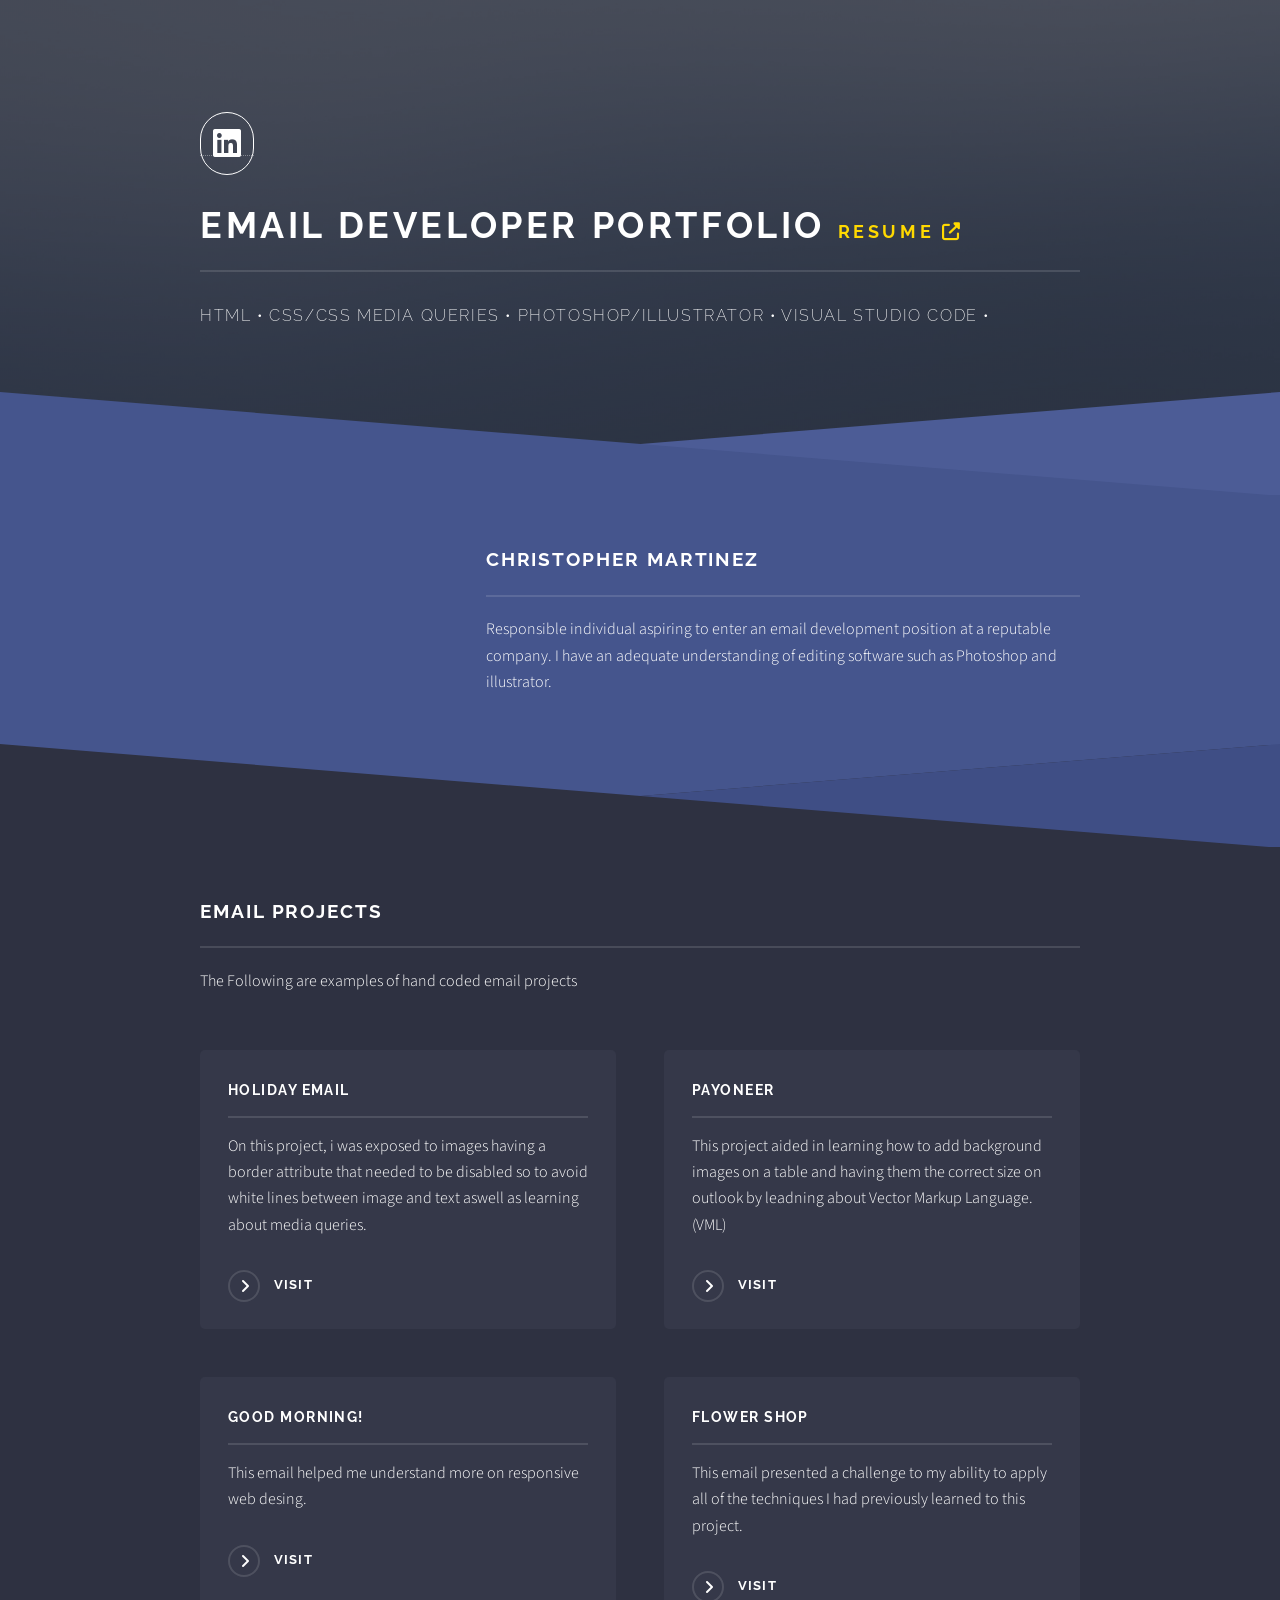
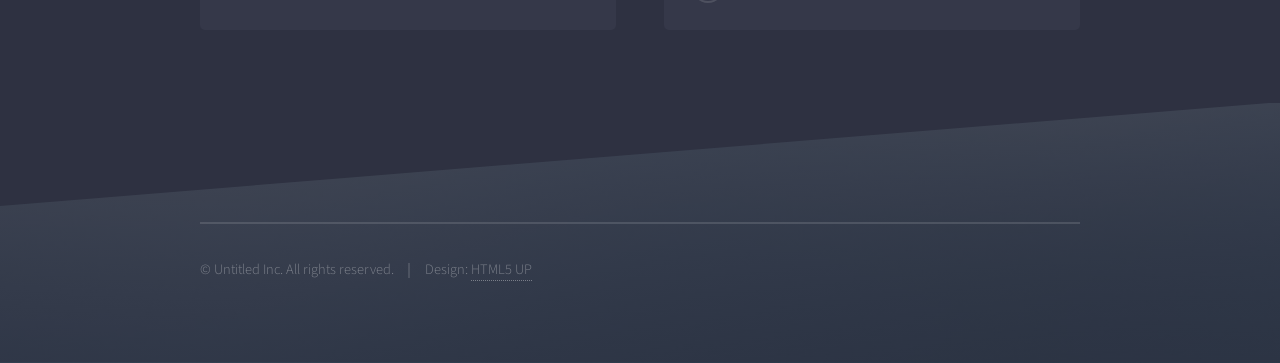
==== index.html @ 9142be7b "Add files via upload" ====
<!DOCTYPE HTML>
<!--
	Solid State by HTML5 UP
	html5up.net | @ajlkn
	Free for personal and commercial use under the CCA 3.0 license (html5up.net/license)
-->
<html>
	<head>

		<title>Christopher Martinez Portfolio</title>

		<meta charset="utf-8" />
		<meta name="viewport" content="width=device-width, initial-scale=1, user-scalable=no" />
		<link rel="stylesheet" href="assets/css/main.css"  />
		<link rel="stylesheet" href="https://cdnjs.cloudflare.com/ajax/libs/font-awesome/6.2.1/css/all.min.css">
		<noscript><link rel="stylesheet" href="assets/css/noscript.css" /></noscript>
	</head>
	<body class="is-preload">

		<!-- Page Wrapper -->
			<div id="page-wrapper">

				<!-- Banner -->
					<section id="banner">
						<div class="inner">	
							<div class="logo">			
								<a target="_blank" href="http://www.linkedin.com/in/mchristopher91"><span  class="fa-brands fa-linkedin fa-2xl icon_round"></span></a>		
						</div>
							<h2>Email Developer Portfolio  <a target="_blank" style="font-size: 18px;color:rgb(255, 217, 0);"href="https://mchristopher91.github.io/assets/Chris_Martinez_RES.docx">Resume <i class="fa-solid fa-up-right-from-square"></i></a></h2>
							<p> HTML • CSS/CSS MEDIA QUERIES • PHOTOSHOP/Illustrator • VISUAL STUDIO CODE •  </p>
						</div>
					</section>

				<!-- Wrapper -->
					<section id="wrapper">

						<!-- One -->
							<section id="one" class="wrapper spotlight style1">

							</section>

						<!-- Two -->
							<section id="two" class="wrapper alt spotlight style2">
								<div class="inner">
									<img class="image" src="https://i.postimg.cc/8s8sbH5Z/profileimage.jpg" alt="">
									<div class="content">
										<h2 class="major">Christopher Martinez</h2>
										<p>
											Responsible individual aspiring to enter an email development position at a reputable company. 
											I have an adequate understanding of editing software such as Photoshop and illustrator.
										</p>
									</div>
								</div>
							</section>

						<!-- Three -->
							<section id="three" class="wrapper spotlight style3">
								
								</div>
							</section>

						<!-- Four -->
							<section id="four" class="wrapper alt style1">
								<div class="inner">
									<h2 class="major">Email Projects</h2>
									<p>The Following are examples of hand coded email projects </p>
									<section class="features">
										<article>
											<a target="_blank" href="https://us10.campaign-archive.com/?e=__test_email__&u=88efed298bb356f9c5e1d006c&id=15571ef4eb" class="image"><img src="https://i.postimg.cc/gk1p7jG6/holiday-2.png" alt="" /></a>
											<h3 class="major">Holiday Email</h3>
											<p>On this project, i was exposed to images having a border attribute that needed to be disabled so to avoid white lines between image and text aswell as learning about media queries.</p>
											<a target="_blank" href="https://us10.campaign-archive.com/?e=__test_email__&u=88efed298bb356f9c5e1d006c&id=15571ef4eb" class="special">Visit</a>
										</article>
										<article>
											<a target="_blank" href="https://us10.campaign-archive.com/?e=__test_email__&u=88efed298bb356f9c5e1d006c&id=9aa00a345c" class="image"><img src="https://i.postimg.cc/k4PzNRF7/payoneer-2.png" alt="" /></a>
											<h3 class="major">Payoneer</h3>
											<p>This project aided in learning how to add background images on a table and having them the correct size on outlook by leadning about Vector Markup Language. (VML) </p>
											<a target="_blank" href="https://us10.campaign-archive.com/?e=__test_email__&u=88efed298bb356f9c5e1d006c&id=9aa00a345c" class="special">Visit</a>
										</article>
										<article>
											<a target="_blank" href="https://us10.campaign-archive.com/?e=__test_email__&u=88efed298bb356f9c5e1d006c&id=c68842d07c" ><img class="image" src="https://i.postimg.cc/Fz4pz25Z/goodmorning-2.png" alt="" /></a>
											<h3 class="major">Good Morning!</h3>
											<p>This email helped me understand more on responsive web desing.</p>
											<a target="_blank" href="https://us10.campaign-archive.com/?e=__test_email__&u=88efed298bb356f9c5e1d006c&id=c68842d07c" class="special">Visit</a>
										</article>
										<article>
											<a target="_blank" href="https://us18.campaign-archive.com/?e=[UNIQID]&u=38c0268c63a0eb06c8ee17fc3&id=8e29d795ce" class="image"><img src="https://i.postimg.cc/d3nb4yV8/127-0-0-1-5500-LIVE-PORTAFOLIO-Flower-Project-First-page-Confirm-Email-FLOWERPROJECT-html-i-Pad-Pro.png" alt="" /></a>
											<h3 class="major">Flower Shop</h3>
											<p> This email presented a challenge to my ability to apply all of the techniques I had previously learned to this project.</p>
											<a target="_blank" href="https://us18.campaign-archive.com/?e=[UNIQID]&u=38c0268c63a0eb06c8ee17fc3&id=8e29d795ce" class="special">visit</a>
										</article>
									</section>
									
									<!--<ul class="actions">
										<li><a href="#" class="button">Browse All</a></li>
									</ul>-->
								</div>
							</section>

					</section>

				<!-- Footer -->
					<section id="footer">
						<div class="inner">
							
							<ul class="copyright">
								<li>&copy; Untitled Inc. All rights reserved.</li><li>Design: <a href="http://html5up.net">HTML5 UP</a></li>
							</ul>
						</div>
					</section>

			</div>

		<!-- Scripts -->
			<script src="assets/js/jquery.min.js"></script>
			<script src="assets/js/jquery.scrollex.min.js"></script>
			<script src="assets/js/browser.min.js"></script>
			<script src="assets/js/breakpoints.min.js"></script>
			<script src="assets/js/util.js"></script>
			<script src="assets/js/main.js"></script>

	</body>
</html>
---- assets/css/main.css ----
@import url(fontawesome-all.min.css);
@import url("https://fonts.googleapis.com/css?family=Raleway:200,700|Source+Sans+Pro:300,600,300italic,600italic");

/*
	Solid State by HTML5 UP
	html5up.net | @ajlkn
	Free for personal and commercial use under the CCA 3.0 license (html5up.net/license)
*/

html, body, div, span, applet, object,
iframe, h1, h2, h3, h4, h5, h6, p, blockquote,
pre, a, abbr, acronym, address, big, cite,
code, del, dfn, em, img, ins, kbd, q, s, samp,
small, strike, strong, sub, sup, tt, var, b,
u, i, center, dl, dt, dd, ol, ul, li, fieldset,
form, label, legend, table, caption, tbody,
tfoot, thead, tr, th, td, article, aside,
canvas, details, embed, figure, figcaption,
footer, header, hgroup, menu, nav, output, ruby,
section, summary, time, mark, audio, video {
	margin: 0;
	padding: 0;
	border: 0;
	font-size: 100%;
	font: inherit;
	vertical-align: baseline;}

article, aside, details, figcaption, figure,
footer, header, hgroup, menu, nav, section {
	display: block;}

body {
	line-height: 1;
}

ol, ul {
	list-style: none;
}

blockquote, q {
	quotes: none;
}

	blockquote:before, blockquote:after, q:before, q:after {
		content: '';
		content: none;
	}

table {
	border-collapse: collapse;
	border-spacing: 0;
}

body {
	-webkit-text-size-adjust: none;
}

mark {
	background-color: transparent;
	color: inherit;
}

input::-moz-focus-inner {
	border: 0;
	padding: 0;
}

input, select, textarea {
	-moz-appearance: none;
	-webkit-appearance: none;
	-ms-appearance: none;
	appearance: none;
}

/* Basic */

	@-ms-viewport {
		width: device-width;
	}

	body {
		-ms-overflow-style: scrollbar;
	}

	@media screen and (max-width: 480px) {

		html, body {
			min-width: 320px;
		}

	}

	html {
		box-sizing: border-box;
	}

	*, *:before, *:after {
		box-sizing: inherit;
	}

	body {
		background-color: #2e3141;
		background-image: linear-gradient(to top, rgba(46, 49, 65, 0.8), rgba(46, 49, 65, 0.8)), url("https://i.postimg.cc/pThhvP40/bg.jpg");
		background-size: auto,
 cover;
		background-attachment: fixed,
 fixed;
		background-position: center,
 center;
	}

		body.is-preload *, body.is-preload *:before, body.is-preload *:after {
			-moz-animation: none !important;
			-webkit-animation: none !important;
			-ms-animation: none !important;
			animation: none !important;
			-moz-transition: none !important;
			-webkit-transition: none !important;
			-ms-transition: none !important;
			transition: none !important;
		}

/* Type */

	body, input, select, textarea {
		color: #ffffff;
		font-family: "Source Sans Pro", Helvetica, sans-serif;
		font-size: 16.5pt;
		font-weight: 300;
		line-height: 1.65;
	}

		@media screen and (max-width: 1680px) {

			body, input, select, textarea {
				font-size: 13pt;
			}

		}

		@media screen and (max-width: 1280px) {

			body, input, select, textarea {
				font-size: 12pt;
			}

		}

		@media screen and (max-width: 980px) {

			body, input, select, textarea {
				font-size: 12pt;
			}

		}

		@media screen and (max-width: 736px) {

			body, input, select, textarea {
				font-size: 12pt;
			}

		}

		@media screen and (max-width: 480px) {

			body, input, select, textarea {
				font-size: 12pt;
			}

		}

	a {
		-moz-transition: color 0.2s ease-in-out, border-bottom-color 0.2s ease-in-out;
		-webkit-transition: color 0.2s ease-in-out, border-bottom-color 0.2s ease-in-out;
		-ms-transition: color 0.2s ease-in-out, border-bottom-color 0.2s ease-in-out;
		transition: color 0.2s ease-in-out, border-bottom-color 0.2s ease-in-out;
		border-bottom: dotted 1px rgba(255, 255, 255, 0.35);
		color: #ffffff;
		text-decoration: none;
	}

		a:hover {
			border-bottom-color: transparent;
			color: #ffffff !important;
		}

		a.special:not(.button) {
			text-decoration: none;
			border-bottom: 0;
			display: block;
			font-family: Raleway, Helvetica, sans-serif;
			font-size: 0.8em;
			font-weight: 700;
			letter-spacing: 0.1em;
			margin: 0 0 2em 0;
			text-transform: uppercase;
		}

			a.special:not(.button):before {
				-moz-osx-font-smoothing: grayscale;
				-webkit-font-smoothing: antialiased;
				display: inline-block;
				font-style: normal;
				font-variant: normal;
				text-rendering: auto;
				line-height: 1;
				text-transform: none !important;
				font-family: 'Font Awesome 5 Free';
				font-weight: 900;
			}

			a.special:not(.button):before {
				-moz-transition: background-color 0.2s ease-in-out;
				-webkit-transition: background-color 0.2s ease-in-out;
				-ms-transition: background-color 0.2s ease-in-out;
				transition: background-color 0.2s ease-in-out;
				border-radius: 100%;
				border: solid 2px rgba(255, 255, 255, 0.125);
				content: '\f105';
				display: inline-block;
				font-size: 1.25em;
				height: 2em;
				line-height: 1.75em;
				margin-right: 0.85em;
				text-align: center;
				text-indent: 0.15em;
				vertical-align: middle;
				width: 2em;
			}

			a.special:not(.button):hover:before {
				background-color: rgba(255, 255, 255, 0.025);
			}

			a.special:not(.button):active:before {
				background-color: rgba(255, 255, 255, 0.075);
			}

	strong, b {
		color: #ffffff;
		font-weight: 600;
	}

	em, i {
		font-style: italic;
	}

	p {
		margin: 0 0 2em 0;
	}

	h1, h2, h3, h4, h5, h6 {
		color: #ffffff;
		font-family: Raleway, Helvetica, sans-serif;
		font-weight: 700;
		letter-spacing: 0.1em;
		margin: 0 0 1em 0;
		text-transform: uppercase;
	}

		h1 a, h2 a, h3 a, h4 a, h5 a, h6 a {
			color: inherit;
			text-decoration: none;
			border-bottom: 0;
		}

		h1 span, h2 span, h3 span, h4 span, h5 span, h6 span {
			font-weight: 200;
		}

		h1.major, h2.major, h3.major, h4.major, h5.major, h6.major {
			padding-bottom: 1em;
			border-bottom: solid 2px rgba(255, 255, 255, 0.125);
		}

	h2 {
		font-size: 1.2em;
	}

	h3 {
		font-size: 0.9em;
	}

	h4 {
		font-size: 0.7em;
	}

	h5 {
		font-size: 0.7em;
	}

	h6 {
		font-size: 0.7em;
	}

	@media screen and (max-width: 736px) {

		h2 {
			font-size: 1em;
		}

		h3 {
			font-size: 0.8em;
		}

	}

	sub {
		font-size: 0.8em;
		position: relative;
		top: 0.5em;
	}

	sup {
		font-size: 0.8em;
		position: relative;
		top: -0.5em;
	}

	blockquote {
		border-left: solid 4px rgba(255, 255, 255, 0.125);
		font-style: italic;
		margin: 0 0 2em 0;
		padding: 0.5em 0 0.5em 2em;
	}

	code {
		background: rgba(255, 255, 255, 0.025);
		border-radius: 5px;
		border: solid 2px rgba(255, 255, 255, 0.125);
		font-family: "Courier New", monospace;
		font-size: 0.9em;
		margin: 0 0.25em;
		padding: 0.25em 0.65em;
	}

	pre {
		-webkit-overflow-scrolling: touch;
		font-family: "Courier New", monospace;
		font-size: 0.9em;
		margin: 0 0 2em 0;
	}

		pre code {
			display: block;
			line-height: 1.75em;
			padding: 1em 1.5em;
			overflow-x: auto;
		}

	hr {
		border: 0;
		border-bottom: solid 2px rgba(255, 255, 255, 0.125);
		margin: 2.5em 0;
	}

		hr.major {
			margin: 4em 0;
		}

	.align-left {
		text-align: left;
	}

	.align-center {
		text-align: center;
	}

	.align-right {
		text-align: right;
	}

/* Row */

	.row {
		display: flex;
		flex-wrap: wrap;
		box-sizing: border-box;
		align-items: stretch;
	}

		.row > * {
			box-sizing: border-box;
		}

		.row.gtr-uniform > * > :last-child {
			margin-bottom: 0;
		}

		.row.aln-left {
			justify-content: flex-start;
		}

		.row.aln-center {
			justify-content: center;
		}

		.row.aln-right {
			justify-content: flex-end;
		}

		.row.aln-top {
			align-items: flex-start;
		}

		.row.aln-middle {
			align-items: center;
		}

		.row.aln-bottom {
			align-items: flex-end;
		}

		.row > .imp {
			order: -1;
		}

		.row > .col-1 {
			width: 8.33333%;
		}

		.row > .off-1 {
			margin-left: 8.33333%;
		}

		.row > .col-2 {
			width: 16.66667%;
		}

		.row > .off-2 {
			margin-left: 16.66667%;
		}

		.row > .col-3 {
			width: 25%;
		}

		.row > .off-3 {
			margin-left: 25%;
		}

		.row > .col-4 {
			width: 33.33333%;
		}

		.row > .off-4 {
			margin-left: 33.33333%;
		}

		.row > .col-5 {
			width: 41.66667%;
		}

		.row > .off-5 {
			margin-left: 41.66667%;
		}

		.row > .col-6 {
			width: 50%;
		}

		.row > .off-6 {
			margin-left: 50%;
		}

		.row > .col-7 {
			width: 58.33333%;
		}

		.row > .off-7 {
			margin-left: 58.33333%;
		}

		.row > .col-8 {
			width: 66.66667%;
		}

		.row > .off-8 {
			margin-left: 66.66667%;
		}

		.row > .col-9 {
			width: 75%;
		}

		.row > .off-9 {
			margin-left: 75%;
		}

		.row > .col-10 {
			width: 83.33333%;
		}

		.row > .off-10 {
			margin-left: 83.33333%;
		}

		.row > .col-11 {
			width: 91.66667%;
		}

		.row > .off-11 {
			margin-left: 91.66667%;
		}

		.row > .col-12 {
			width: 100%;
		}

		.row > .off-12 {
			margin-left: 100%;
		}

		.row.gtr-0 {
			margin-top: 0;
			margin-left: 0em;
		}

			.row.gtr-0 > * {
				padding: 0 0 0 0em;
			}

			.row.gtr-0.gtr-uniform {
				margin-top: 0em;
			}

				.row.gtr-0.gtr-uniform > * {
					padding-top: 0em;
				}

		.row.gtr-25 {
			margin-top: 0;
			margin-left: -0.4375em;
		}

			.row.gtr-25 > * {
				padding: 0 0 0 0.4375em;
			}

			.row.gtr-25.gtr-uniform {
				margin-top: -0.4375em;
			}

				.row.gtr-25.gtr-uniform > * {
					padding-top: 0.4375em;
				}

		.row.gtr-50 {
			margin-top: 0;
			margin-left: -0.875em;
		}

			.row.gtr-50 > * {
				padding: 0 0 0 0.875em;
			}

			.row.gtr-50.gtr-uniform {
				margin-top: -0.875em;
			}

				.row.gtr-50.gtr-uniform > * {
					padding-top: 0.875em;
				}

		.row {
			margin-top: 0;
			margin-left: -1.75em;
		}

			.row > * {
				padding: 0 0 0 1.75em;
			}

			.row.gtr-uniform {
				margin-top: -1.75em;
			}

				.row.gtr-uniform > * {
					padding-top: 1.75em;
				}

		.row.gtr-150 {
			margin-top: 0;
			margin-left: -2.625em;
		}

			.row.gtr-150 > * {
				padding: 0 0 0 2.625em;
			}

			.row.gtr-150.gtr-uniform {
				margin-top: -2.625em;
			}

				.row.gtr-150.gtr-uniform > * {
					padding-top: 2.625em;
				}

		.row.gtr-200 {
			margin-top: 0;
			margin-left: -3.5em;
		}

			.row.gtr-200 > * {
				padding: 0 0 0 3.5em;
			}

			.row.gtr-200.gtr-uniform {
				margin-top: -3.5em;
			}

				.row.gtr-200.gtr-uniform > * {
					padding-top: 3.5em;
				}

		@media screen and (max-width: 1680px) {

			.row {
				display: flex;
				flex-wrap: wrap;
				box-sizing: border-box;
				align-items: stretch;
			}

				.row > * {
					box-sizing: border-box;
				}

				.row.gtr-uniform > * > :last-child {
					margin-bottom: 0;
				}

				.row.aln-left {
					justify-content: flex-start;
				}

				.row.aln-center {
					justify-content: center;
				}

				.row.aln-right {
					justify-content: flex-end;
				}

				.row.aln-top {
					align-items: flex-start;
				}

				.row.aln-middle {
					align-items: center;
				}

				.row.aln-bottom {
					align-items: flex-end;
				}

				.row > .imp-xlarge {
					order: -1;
				}

				.row > .col-1-xlarge {
					width: 8.33333%;
				}

				.row > .off-1-xlarge {
					margin-left: 8.33333%;
				}

				.row > .col-2-xlarge {
					width: 16.66667%;
				}

				.row > .off-2-xlarge {
					margin-left: 16.66667%;
				}

				.row > .col-3-xlarge {
					width: 25%;
				}

				.row > .off-3-xlarge {
					margin-left: 25%;
				}

				.row > .col-4-xlarge {
					width: 33.33333%;
				}

				.row > .off-4-xlarge {
					margin-left: 33.33333%;
				}

				.row > .col-5-xlarge {
					width: 41.66667%;
				}

				.row > .off-5-xlarge {
					margin-left: 41.66667%;
				}

				.row > .col-6-xlarge {
					width: 50%;
				}

				.row > .off-6-xlarge {
					margin-left: 50%;
				}

				.row > .col-7-xlarge {
					width: 58.33333%;
				}

				.row > .off-7-xlarge {
					margin-left: 58.33333%;
				}

				.row > .col-8-xlarge {
					width: 66.66667%;
				}

				.row > .off-8-xlarge {
					margin-left: 66.66667%;
				}

				.row > .col-9-xlarge {
					width: 75%;
				}

				.row > .off-9-xlarge {
					margin-left: 75%;
				}

				.row > .col-10-xlarge {
					width: 83.33333%;
				}

				.row > .off-10-xlarge {
					margin-left: 83.33333%;
				}

				.row > .col-11-xlarge {
					width: 91.66667%;
				}

				.row > .off-11-xlarge {
					margin-left: 91.66667%;
				}

				.row > .col-12-xlarge {
					width: 100%;
				}

				.row > .off-12-xlarge {
					margin-left: 100%;
				}

				.row.gtr-0 {
					margin-top: 0;
					margin-left: 0em;
				}

					.row.gtr-0 > * {
						padding: 0 0 0 0em;
					}

					.row.gtr-0.gtr-uniform {
						margin-top: 0em;
					}

						.row.gtr-0.gtr-uniform > * {
							padding-top: 0em;
						}

				.row.gtr-25 {
					margin-top: 0;
					margin-left: -0.4375em;
				}

					.row.gtr-25 > * {
						padding: 0 0 0 0.4375em;
					}

					.row.gtr-25.gtr-uniform {
						margin-top: -0.4375em;
					}

						.row.gtr-25.gtr-uniform > * {
							padding-top: 0.4375em;
						}

				.row.gtr-50 {
					margin-top: 0;
					margin-left: -0.875em;
				}

					.row.gtr-50 > * {
						padding: 0 0 0 0.875em;
					}

					.row.gtr-50.gtr-uniform {
						margin-top: -0.875em;
					}

						.row.gtr-50.gtr-uniform > * {
							padding-top: 0.875em;
						}

				.row {
					margin-top: 0;
					margin-left: -1.75em;
				}

					.row > * {
						padding: 0 0 0 1.75em;
					}

					.row.gtr-uniform {
						margin-top: -1.75em;
					}

						.row.gtr-uniform > * {
							padding-top: 1.75em;
						}

				.row.gtr-150 {
					margin-top: 0;
					margin-left: -2.625em;
				}

					.row.gtr-150 > * {
						padding: 0 0 0 2.625em;
					}

					.row.gtr-150.gtr-uniform {
						margin-top: -2.625em;
					}

						.row.gtr-150.gtr-uniform > * {
							padding-top: 2.625em;
						}

				.row.gtr-200 {
					margin-top: 0;
					margin-left: -3.5em;
				}

					.row.gtr-200 > * {
						padding: 0 0 0 3.5em;
					}

					.row.gtr-200.gtr-uniform {
						margin-top: -3.5em;
					}

						.row.gtr-200.gtr-uniform > * {
							padding-top: 3.5em;
						}

		}

		@media screen and (max-width: 1280px) {

			.row {
				display: flex;
				flex-wrap: wrap;
				box-sizing: border-box;
				align-items: stretch;
			}

				.row > * {
					box-sizing: border-box;
				}

				.row.gtr-uniform > * > :last-child {
					margin-bottom: 0;
				}

				.row.aln-left {
					justify-content: flex-start;
				}

				.row.aln-center {
					justify-content: center;
				}

				.row.aln-right {
					justify-content: flex-end;
				}

				.row.aln-top {
					align-items: flex-start;
				}

				.row.aln-middle {
					align-items: center;
				}

				.row.aln-bottom {
					align-items: flex-end;
				}

				.row > .imp-large {
					order: -1;
				}

				.row > .col-1-large {
					width: 8.33333%;
				}

				.row > .off-1-large {
					margin-left: 8.33333%;
				}

				.row > .col-2-large {
					width: 16.66667%;
				}

				.row > .off-2-large {
					margin-left: 16.66667%;
				}

				.row > .col-3-large {
					width: 25%;
				}

				.row > .off-3-large {
					margin-left: 25%;
				}

				.row > .col-4-large {
					width: 33.33333%;
				}

				.row > .off-4-large {
					margin-left: 33.33333%;
				}

				.row > .col-5-large {
					width: 41.66667%;
				}

				.row > .off-5-large {
					margin-left: 41.66667%;
				}

				.row > .col-6-large {
					width: 50%;
				}

				.row > .off-6-large {
					margin-left: 50%;
				}

				.row > .col-7-large {
					width: 58.33333%;
				}

				.row > .off-7-large {
					margin-left: 58.33333%;
				}

				.row > .col-8-large {
					width: 66.66667%;
				}

				.row > .off-8-large {
					margin-left: 66.66667%;
				}

				.row > .col-9-large {
					width: 75%;
				}

				.row > .off-9-large {
					margin-left: 75%;
				}

				.row > .col-10-large {
					width: 83.33333%;
				}

				.row > .off-10-large {
					margin-left: 83.33333%;
				}

				.row > .col-11-large {
					width: 91.66667%;
				}

				.row > .off-11-large {
					margin-left: 91.66667%;
				}

				.row > .col-12-large {
					width: 100%;
				}

				.row > .off-12-large {
					margin-left: 100%;
				}

				.row.gtr-0 {
					margin-top: 0;
					margin-left: 0em;
				}

					.row.gtr-0 > * {
						padding: 0 0 0 0em;
					}

					.row.gtr-0.gtr-uniform {
						margin-top: 0em;
					}

						.row.gtr-0.gtr-uniform > * {
							padding-top: 0em;
						}

				.row.gtr-25 {
					margin-top: 0;
					margin-left: -0.4375em;
				}

					.row.gtr-25 > * {
						padding: 0 0 0 0.4375em;
					}

					.row.gtr-25.gtr-uniform {
						margin-top: -0.4375em;
					}

						.row.gtr-25.gtr-uniform > * {
							padding-top: 0.4375em;
						}

				.row.gtr-50 {
					margin-top: 0;
					margin-left: -0.875em;
				}

					.row.gtr-50 > * {
						padding: 0 0 0 0.875em;
					}

					.row.gtr-50.gtr-uniform {
						margin-top: -0.875em;
					}

						.row.gtr-50.gtr-uniform > * {
							padding-top: 0.875em;
						}

				.row {
					margin-top: 0;
					margin-left: -1.75em;
				}

					.row > * {
						padding: 0 0 0 1.75em;
					}

					.row.gtr-uniform {
						margin-top: -1.75em;
					}

						.row.gtr-uniform > * {
							padding-top: 1.75em;
						}

				.row.gtr-150 {
					margin-top: 0;
					margin-left: -2.625em;
				}

					.row.gtr-150 > * {
						padding: 0 0 0 2.625em;
					}

					.row.gtr-150.gtr-uniform {
						margin-top: -2.625em;
					}

						.row.gtr-150.gtr-uniform > * {
							padding-top: 2.625em;
						}

				.row.gtr-200 {
					margin-top: 0;
					margin-left: -3.5em;
				}

					.row.gtr-200 > * {
						padding: 0 0 0 3.5em;
					}

					.row.gtr-200.gtr-uniform {
						margin-top: -3.5em;
					}

						.row.gtr-200.gtr-uniform > * {
							padding-top: 3.5em;
						}

		}

		@media screen and (max-width: 980px) {

			.row {
				display: flex;
				flex-wrap: wrap;
				box-sizing: border-box;
				align-items: stretch;
			}

				.row > * {
					box-sizing: border-box;
				}

				.row.gtr-uniform > * > :last-child {
					margin-bottom: 0;
				}

				.row.aln-left {
					justify-content: flex-start;
				}

				.row.aln-center {
					justify-content: center;
				}

				.row.aln-right {
					justify-content: flex-end;
				}

				.row.aln-top {
					align-items: flex-start;
				}

				.row.aln-middle {
					align-items: center;
				}

				.row.aln-bottom {
					align-items: flex-end;
				}

				.row > .imp-medium {
					order: -1;
				}

				.row > .col-1-medium {
					width: 8.33333%;
				}

				.row > .off-1-medium {
					margin-left: 8.33333%;
				}

				.row > .col-2-medium {
					width: 16.66667%;
				}

				.row > .off-2-medium {
					margin-left: 16.66667%;
				}

				.row > .col-3-medium {
					width: 25%;
				}

				.row > .off-3-medium {
					margin-left: 25%;
				}

				.row > .col-4-medium {
					width: 33.33333%;
				}

				.row > .off-4-medium {
					margin-left: 33.33333%;
				}

				.row > .col-5-medium {
					width: 41.66667%;
				}

				.row > .off-5-medium {
					margin-left: 41.66667%;
				}

				.row > .col-6-medium {
					width: 50%;
				}

				.row > .off-6-medium {
					margin-left: 50%;
				}

				.row > .col-7-medium {
					width: 58.33333%;
				}

				.row > .off-7-medium {
					margin-left: 58.33333%;
				}

				.row > .col-8-medium {
					width: 66.66667%;
				}

				.row > .off-8-medium {
					margin-left: 66.66667%;
				}

				.row > .col-9-medium {
					width: 75%;
				}

				.row > .off-9-medium {
					margin-left: 75%;
				}

				.row > .col-10-medium {
					width: 83.33333%;
				}

				.row > .off-10-medium {
					margin-left: 83.33333%;
				}

				.row > .col-11-medium {
					width: 91.66667%;
				}

				.row > .off-11-medium {
					margin-left: 91.66667%;
				}

				.row > .col-12-medium {
					width: 100%;
				}

				.row > .off-12-medium {
					margin-left: 100%;
				}

				.row.gtr-0 {
					margin-top: 0;
					margin-left: 0em;
				}

					.row.gtr-0 > * {
						padding: 0 0 0 0em;
					}

					.row.gtr-0.gtr-uniform {
						margin-top: 0em;
					}

						.row.gtr-0.gtr-uniform > * {
							padding-top: 0em;
						}

				.row.gtr-25 {
					margin-top: 0;
					margin-left: -0.4375em;
				}

					.row.gtr-25 > * {
						padding: 0 0 0 0.4375em;
					}

					.row.gtr-25.gtr-uniform {
						margin-top: -0.4375em;
					}

						.row.gtr-25.gtr-uniform > * {
							padding-top: 0.4375em;
						}

				.row.gtr-50 {
					margin-top: 0;
					margin-left: -0.875em;
				}

					.row.gtr-50 > * {
						padding: 0 0 0 0.875em;
					}

					.row.gtr-50.gtr-uniform {
						margin-top: -0.875em;
					}

						.row.gtr-50.gtr-uniform > * {
							padding-top: 0.875em;
						}

				.row {
					margin-top: 0;
					margin-left: -1.75em;
				}

					.row > * {
						padding: 0 0 0 1.75em;
					}

					.row.gtr-uniform {
						margin-top: -1.75em;
					}

						.row.gtr-uniform > * {
							padding-top: 1.75em;
						}

				.row.gtr-150 {
					margin-top: 0;
					margin-left: -2.625em;
				}

					.row.gtr-150 > * {
						padding: 0 0 0 2.625em;
					}

					.row.gtr-150.gtr-uniform {
						margin-top: -2.625em;
					}

						.row.gtr-150.gtr-uniform > * {
							padding-top: 2.625em;
						}

				.row.gtr-200 {
					margin-top: 0;
					margin-left: -3.5em;
				}

					.row.gtr-200 > * {
						padding: 0 0 0 3.5em;
					}

					.row.gtr-200.gtr-uniform {
						margin-top: -3.5em;
					}

						.row.gtr-200.gtr-uniform > * {
							padding-top: 3.5em;
						}

		}

		@media screen and (max-width: 736px) {

			.row {
				display: flex;
				flex-wrap: wrap;
				box-sizing: border-box;
				align-items: stretch;
			}

				.row > * {
					box-sizing: border-box;
				}

				.row.gtr-uniform > * > :last-child {
					margin-bottom: 0;
				}

				.row.aln-left {
					justify-content: flex-start;
				}

				.row.aln-center {
					justify-content: center;
				}

				.row.aln-right {
					justify-content: flex-end;
				}

				.row.aln-top {
					align-items: flex-start;
				}

				.row.aln-middle {
					align-items: center;
				}

				.row.aln-bottom {
					align-items: flex-end;
				}

				.row > .imp-small {
					order: -1;
				}

				.row > .col-1-small {
					width: 8.33333%;
				}

				.row > .off-1-small {
					margin-left: 8.33333%;
				}

				.row > .col-2-small {
					width: 16.66667%;
				}

				.row > .off-2-small {
					margin-left: 16.66667%;
				}

				.row > .col-3-small {
					width: 25%;
				}

				.row > .off-3-small {
					margin-left: 25%;
				}

				.row > .col-4-small {
					width: 33.33333%;
				}

				.row > .off-4-small {
					margin-left: 33.33333%;
				}

				.row > .col-5-small {
					width: 41.66667%;
				}

				.row > .off-5-small {
					margin-left: 41.66667%;
				}

				.row > .col-6-small {
					width: 50%;
				}

				.row > .off-6-small {
					margin-left: 50%;
				}

				.row > .col-7-small {
					width: 58.33333%;
				}

				.row > .off-7-small {
					margin-left: 58.33333%;
				}

				.row > .col-8-small {
					width: 66.66667%;
				}

				.row > .off-8-small {
					margin-left: 66.66667%;
				}

				.row > .col-9-small {
					width: 75%;
				}

				.row > .off-9-small {
					margin-left: 75%;
				}

				.row > .col-10-small {
					width: 83.33333%;
				}

				.row > .off-10-small {
					margin-left: 83.33333%;
				}

				.row > .col-11-small {
					width: 91.66667%;
				}

				.row > .off-11-small {
					margin-left: 91.66667%;
				}

				.row > .col-12-small {
					width: 100%;
				}

				.row > .off-12-small {
					margin-left: 100%;
				}

				.row.gtr-0 {
					margin-top: 0;
					margin-left: 0em;
				}

					.row.gtr-0 > * {
						padding: 0 0 0 0em;
					}

					.row.gtr-0.gtr-uniform {
						margin-top: 0em;
					}

						.row.gtr-0.gtr-uniform > * {
							padding-top: 0em;
						}

				.row.gtr-25 {
					margin-top: 0;
					margin-left: -0.3125em;
				}

					.row.gtr-25 > * {
						padding: 0 0 0 0.3125em;
					}

					.row.gtr-25.gtr-uniform {
						margin-top: -0.3125em;
					}

						.row.gtr-25.gtr-uniform > * {
							padding-top: 0.3125em;
						}

				.row.gtr-50 {
					margin-top: 0;
					margin-left: -0.625em;
				}

					.row.gtr-50 > * {
						padding: 0 0 0 0.625em;
					}

					.row.gtr-50.gtr-uniform {
						margin-top: -0.625em;
					}

						.row.gtr-50.gtr-uniform > * {
							padding-top: 0.625em;
						}

				.row {
					margin-top: 0;
					margin-left: -1.25em;
				}

					.row > * {
						padding: 0 0 0 1.25em;
					}

					.row.gtr-uniform {
						margin-top: -1.25em;
					}

						.row.gtr-uniform > * {
							padding-top: 1.25em;
						}

				.row.gtr-150 {
					margin-top: 0;
					margin-left: -1.875em;
				}

					.row.gtr-150 > * {
						padding: 0 0 0 1.875em;
					}

					.row.gtr-150.gtr-uniform {
						margin-top: -1.875em;
					}

						.row.gtr-150.gtr-uniform > * {
							padding-top: 1.875em;
						}

				.row.gtr-200 {
					margin-top: 0;
					margin-left: -2.5em;
				}

					.row.gtr-200 > * {
						padding: 0 0 0 2.5em;
					}

					.row.gtr-200.gtr-uniform {
						margin-top: -2.5em;
					}

						.row.gtr-200.gtr-uniform > * {
							padding-top: 2.5em;
						}

		}

		@media screen and (max-width: 480px) {

			.row {
				display: flex;
				flex-wrap: wrap;
				box-sizing: border-box;
				align-items: stretch;
			}

				.row > * {
					box-sizing: border-box;
				}

				.row.gtr-uniform > * > :last-child {
					margin-bottom: 0;
				}

				.row.aln-left {
					justify-content: flex-start;
				}

				.row.aln-center {
					justify-content: center;
				}

				.row.aln-right {
					justify-content: flex-end;
				}

				.row.aln-top {
					align-items: flex-start;
				}

				.row.aln-middle {
					align-items: center;
				}

				.row.aln-bottom {
					align-items: flex-end;
				}

				.row > .imp-xsmall {
					order: -1;
				}

				.row > .col-1-xsmall {
					width: 8.33333%;
				}

				.row > .off-1-xsmall {
					margin-left: 8.33333%;
				}

				.row > .col-2-xsmall {
					width: 16.66667%;
				}

				.row > .off-2-xsmall {
					margin-left: 16.66667%;
				}

				.row > .col-3-xsmall {
					width: 25%;
				}

				.row > .off-3-xsmall {
					margin-left: 25%;
				}

				.row > .col-4-xsmall {
					width: 33.33333%;
				}

				.row > .off-4-xsmall {
					margin-left: 33.33333%;
				}

				.row > .col-5-xsmall {
					width: 41.66667%;
				}

				.row > .off-5-xsmall {
					margin-left: 41.66667%;
				}

				.row > .col-6-xsmall {
					width: 50%;
				}

				.row > .off-6-xsmall {
					margin-left: 50%;
				}

				.row > .col-7-xsmall {
					width: 58.33333%;
				}

				.row > .off-7-xsmall {
					margin-left: 58.33333%;
				}

				.row > .col-8-xsmall {
					width: 66.66667%;
				}

				.row > .off-8-xsmall {
					margin-left: 66.66667%;
				}

				.row > .col-9-xsmall {
					width: 75%;
				}

				.row > .off-9-xsmall {
					margin-left: 75%;
				}

				.row > .col-10-xsmall {
					width: 83.33333%;
				}

				.row > .off-10-xsmall {
					margin-left: 83.33333%;
				}

				.row > .col-11-xsmall {
					width: 91.66667%;
				}

				.row > .off-11-xsmall {
					margin-left: 91.66667%;
				}

				.row > .col-12-xsmall {
					width: 100%;
				}

				.row > .off-12-xsmall {
					margin-left: 100%;
				}

				.row.gtr-0 {
					margin-top: 0;
					margin-left: 0em;
				}

					.row.gtr-0 > * {
						padding: 0 0 0 0em;
					}

					.row.gtr-0.gtr-uniform {
						margin-top: 0em;
					}

						.row.gtr-0.gtr-uniform > * {
							padding-top: 0em;
						}

				.row.gtr-25 {
					margin-top: 0;
					margin-left: -0.3125em;
				}

					.row.gtr-25 > * {
						padding: 0 0 0 0.3125em;
					}

					.row.gtr-25.gtr-uniform {
						margin-top: -0.3125em;
					}

						.row.gtr-25.gtr-uniform > * {
							padding-top: 0.3125em;
						}

				.row.gtr-50 {
					margin-top: 0;
					margin-left: -0.625em;
				}

					.row.gtr-50 > * {
						padding: 0 0 0 0.625em;
					}

					.row.gtr-50.gtr-uniform {
						margin-top: -0.625em;
					}

						.row.gtr-50.gtr-uniform > * {
							padding-top: 0.625em;
						}

				.row {
					margin-top: 0;
					margin-left: -1.25em;
				}

					.row > * {
						padding: 0 0 0 1.25em;
					}

					.row.gtr-uniform {
						margin-top: -1.25em;
					}

						.row.gtr-uniform > * {
							padding-top: 1.25em;
						}

				.row.gtr-150 {
					margin-top: 0;
					margin-left: -1.875em;
				}

					.row.gtr-150 > * {
						padding: 0 0 0 1.875em;
					}

					.row.gtr-150.gtr-uniform {
						margin-top: -1.875em;
					}

						.row.gtr-150.gtr-uniform > * {
							padding-top: 1.875em;
						}

				.row.gtr-200 {
					margin-top: 0;
					margin-left: -2.5em;
				}

					.row.gtr-200 > * {
						padding: 0 0 0 2.5em;
					}

					.row.gtr-200.gtr-uniform {
						margin-top: -2.5em;
					}

						.row.gtr-200.gtr-uniform > * {
							padding-top: 2.5em;
						}

		}

		@media screen and (max-width: 360px) {

			.row {
				display: flex;
				flex-wrap: wrap;
				box-sizing: border-box;
				align-items: stretch;
			}

				.row > * {
					box-sizing: border-box;
				}

				.row.gtr-uniform > * > :last-child {
					margin-bottom: 0;
				}

				.row.aln-left {
					justify-content: flex-start;
				}

				.row.aln-center {
					justify-content: center;
				}

				.row.aln-right {
					justify-content: flex-end;
				}

				.row.aln-top {
					align-items: flex-start;
				}

				.row.aln-middle {
					align-items: center;
				}

				.row.aln-bottom {
					align-items: flex-end;
				}

				.row > .imp-xxsmall {
					order: -1;
				}

				.row > .col-1-xxsmall {
					width: 8.33333%;
				}

				.row > .off-1-xxsmall {
					margin-left: 8.33333%;
				}

				.row > .col-2-xxsmall {
					width: 16.66667%;
				}

				.row > .off-2-xxsmall {
					margin-left: 16.66667%;
				}

				.row > .col-3-xxsmall {
					width: 25%;
				}

				.row > .off-3-xxsmall {
					margin-left: 25%;
				}

				.row > .col-4-xxsmall {
					width: 33.33333%;
				}

				.row > .off-4-xxsmall {
					margin-left: 33.33333%;
				}

				.row > .col-5-xxsmall {
					width: 41.66667%;
				}

				.row > .off-5-xxsmall {
					margin-left: 41.66667%;
				}

				.row > .col-6-xxsmall {
					width: 50%;
				}

				.row > .off-6-xxsmall {
					margin-left: 50%;
				}

				.row > .col-7-xxsmall {
					width: 58.33333%;
				}

				.row > .off-7-xxsmall {
					margin-left: 58.33333%;
				}

				.row > .col-8-xxsmall {
					width: 66.66667%;
				}

				.row > .off-8-xxsmall {
					margin-left: 66.66667%;
				}

				.row > .col-9-xxsmall {
					width: 75%;
				}

				.row > .off-9-xxsmall {
					margin-left: 75%;
				}

				.row > .col-10-xxsmall {
					width: 83.33333%;
				}

				.row > .off-10-xxsmall {
					margin-left: 83.33333%;
				}

				.row > .col-11-xxsmall {
					width: 91.66667%;
				}

				.row > .off-11-xxsmall {
					margin-left: 91.66667%;
				}

				.row > .col-12-xxsmall {
					width: 100%;
				}

				.row > .off-12-xxsmall {
					margin-left: 100%;
				}

				.row.gtr-0 {
					margin-top: 0;
					margin-left: 0em;
				}

					.row.gtr-0 > * {
						padding: 0 0 0 0em;
					}

					.row.gtr-0.gtr-uniform {
						margin-top: 0em;
					}

						.row.gtr-0.gtr-uniform > * {
							padding-top: 0em;
						}

				.row.gtr-25 {
					margin-top: 0;
					margin-left: -0.3125em;
				}

					.row.gtr-25 > * {
						padding: 0 0 0 0.3125em;
					}

					.row.gtr-25.gtr-uniform {
						margin-top: -0.3125em;
					}

						.row.gtr-25.gtr-uniform > * {
							padding-top: 0.3125em;
						}

				.row.gtr-50 {
					margin-top: 0;
					margin-left: -0.625em;
				}

					.row.gtr-50 > * {
						padding: 0 0 0 0.625em;
					}

					.row.gtr-50.gtr-uniform {
						margin-top: -0.625em;
					}

						.row.gtr-50.gtr-uniform > * {
							padding-top: 0.625em;
						}

				.row {
					margin-top: 0;
					margin-left: -1.25em;
				}

					.row > * {
						padding: 0 0 0 1.25em;
					}

					.row.gtr-uniform {
						margin-top: -1.25em;
					}

						.row.gtr-uniform > * {
							padding-top: 1.25em;
						}

				.row.gtr-150 {
					margin-top: 0;
					margin-left: -1.875em;
				}

					.row.gtr-150 > * {
						padding: 0 0 0 1.875em;
					}

					.row.gtr-150.gtr-uniform {
						margin-top: -1.875em;
					}

						.row.gtr-150.gtr-uniform > * {
							padding-top: 1.875em;
						}

				.row.gtr-200 {
					margin-top: 0;
					margin-left: -2.5em;
				}

					.row.gtr-200 > * {
						padding: 0 0 0 2.5em;
					}

					.row.gtr-200.gtr-uniform {
						margin-top: -2.5em;
					}

						.row.gtr-200.gtr-uniform > * {
							padding-top: 2.5em;
						}

		}

/* Section/Article */

	section.special, article.special {
		text-align: center;
	}

/* Form */

	form {
		margin: 0 0 2em 0;
	}

		form > :last-child {
			margin-bottom: 0;
		}

		form > .fields {
			display: -moz-flex;
			display: -webkit-flex;
			display: -ms-flex;
			display: flex;
			-moz-flex-wrap: wrap;
			-webkit-flex-wrap: wrap;
			-ms-flex-wrap: wrap;
			flex-wrap: wrap;
			width: calc(100% + 3em);
			margin: -1.5em 0 2em -1.5em;
		}

			form > .fields > .field {
				-moz-flex-grow: 0;
				-webkit-flex-grow: 0;
				-ms-flex-grow: 0;
				flex-grow: 0;
				-moz-flex-shrink: 0;
				-webkit-flex-shrink: 0;
				-ms-flex-shrink: 0;
				flex-shrink: 0;
				padding: 1.5em 0 0 1.5em;
				width: calc(100% - 1.5em);
			}

				form > .fields > .field.half {
					width: calc(50% - 0.75em);
				}

				form > .fields > .field.third {
					width: calc(100%/3 - 0.5em);
				}

				form > .fields > .field.quarter {
					width: calc(25% - 0.375em);
				}

		@media screen and (max-width: 480px) {

			form > .fields {
				width: calc(100% + 3em);
				margin: -1.5em 0 2em -1.5em;
			}

				form > .fields > .field {
					padding: 1.5em 0 0 1.5em;
					width: calc(100% - 1.5em);
				}

					form > .fields > .field.half {
						width: calc(100% - 1.5em);
					}

					form > .fields > .field.third {
						width: calc(100% - 1.5em);
					}

					form > .fields > .field.quarter {
						width: calc(100% - 1.5em);
					}

		}

	label {
		color: #ffffff;
		display: block;
		font-family: Raleway, Helvetica, sans-serif;
		font-size: 0.8em;
		font-weight: 700;
		letter-spacing: 0.1em;
		margin: 0 0 0.7em 0;
		text-transform: uppercase;
	}

	input[type="text"],
	input[type="password"],
	input[type="email"],
	input[type="tel"],
	select,
	textarea {
		-moz-appearance: none;
		-webkit-appearance: none;
		-ms-appearance: none;
		appearance: none;
		background: rgba(255, 255, 255, 0.025);
		border-radius: 5px;
		border: none;
		border: solid 2px rgba(255, 255, 255, 0.125);
		color: inherit;
		display: block;
		outline: 0;
		padding: 0 1em;
		text-decoration: none;
		width: 100%;
	}

		input[type="text"]:invalid,
		input[type="password"]:invalid,
		input[type="email"]:invalid,
		input[type="tel"]:invalid,
		select:invalid,
		textarea:invalid {
			box-shadow: none;
		}

		input[type="text"]:focus,
		input[type="password"]:focus,
		input[type="email"]:focus,
		input[type="tel"]:focus,
		select:focus,
		textarea:focus {
			border-color: #5b6ba6;
		}

	select {
		background-image: url("data:image/svg+xml;charset=utf8,%3Csvg xmlns='http://www.w3.org/2000/svg' width='40' height='40' preserveAspectRatio='none' viewBox='0 0 40 40'%3E%3Cpath d='M9.4,12.3l10.4,10.4l10.4-10.4c0.2-0.2,0.5-0.4,0.9-0.4c0.3,0,0.6,0.1,0.9,0.4l3.3,3.3c0.2,0.2,0.4,0.5,0.4,0.9 c0,0.4-0.1,0.6-0.4,0.9L20.7,31.9c-0.2,0.2-0.5,0.4-0.9,0.4c-0.3,0-0.6-0.1-0.9-0.4L4.3,17.3c-0.2-0.2-0.4-0.5-0.4-0.9 c0-0.4,0.1-0.6,0.4-0.9l3.3-3.3c0.2-0.2,0.5-0.4,0.9-0.4S9.1,12.1,9.4,12.3z' fill='rgba(255, 255, 255, 0.125)' /%3E%3C/svg%3E");
		background-size: 1.25rem;
		background-repeat: no-repeat;
		background-position: calc(100% - 1rem) center;
		height: 2.75em;
		padding-right: 2.75em;
		text-overflow: ellipsis;
	}

		select option {
			color: #ffffff;
			background: #2e3141;
		}

		select:focus::-ms-value {
			background-color: transparent;
		}

		select::-ms-expand {
			display: none;
		}

	input[type="text"],
	input[type="password"],
	input[type="email"],
	select {
		height: 2.75em;
	}

	textarea {
		padding: 0.75em 1em;
	}

	input[type="checkbox"],
	input[type="radio"] {
		-moz-appearance: none;
		-webkit-appearance: none;
		-ms-appearance: none;
		appearance: none;
		display: block;
		float: left;
		margin-right: -2em;
		opacity: 0;
		width: 1em;
		z-index: -1;
	}

		input[type="checkbox"] + label,
		input[type="radio"] + label {
			text-decoration: none;
			color: #ffffff;
			cursor: pointer;
			display: inline-block;
			font-size: 1em;
			font-family: "Source Sans Pro", Helvetica, sans-serif;
			text-transform: none;
			letter-spacing: 0;
			font-weight: 300;
			padding-left: 2.4em;
			padding-right: 0.75em;
			position: relative;
		}

			input[type="checkbox"] + label:before,
			input[type="radio"] + label:before {
				-moz-osx-font-smoothing: grayscale;
				-webkit-font-smoothing: antialiased;
				display: inline-block;
				font-style: normal;
				font-variant: normal;
				text-rendering: auto;
				line-height: 1;
				text-transform: none !important;
				font-family: 'Font Awesome 5 Free';
				font-weight: 900;
			}

			input[type="checkbox"] + label:before,
			input[type="radio"] + label:before {
				background: rgba(255, 255, 255, 0.025);
				border-radius: 5px;
				border: solid 2px rgba(255, 255, 255, 0.125);
				content: '';
				display: inline-block;
				font-size: 0.8em;
				height: 2.0625em;
				left: 0;
				line-height: 2.0625em;
				position: absolute;
				text-align: center;
				top: 0;
				width: 2.0625em;
			}

		input[type="checkbox"]:checked + label:before,
		input[type="radio"]:checked + label:before {
			background: #ffffff;
			border-color: #ffffff;
			content: '\f00c';
			color: #2e3141;
		}

		input[type="checkbox"]:focus + label:before,
		input[type="radio"]:focus + label:before {
			border-color: #4c5c96;
		}

	input[type="checkbox"] + label:before {
		border-radius: 5px;
	}

	input[type="radio"] + label:before {
		border-radius: 100%;
	}

	::-webkit-input-placeholder {
		color: rgba(255, 255, 255, 0.35) !important;
		opacity: 1.0;
	}

	:-moz-placeholder {
		color: rgba(255, 255, 255, 0.35) !important;
		opacity: 1.0;
	}

	::-moz-placeholder {
		color: rgba(255, 255, 255, 0.35) !important;
		opacity: 1.0;
	}

	:-ms-input-placeholder {
		color: rgba(255, 255, 255, 0.35) !important;
		opacity: 1.0;
	}

/* Box */

	.box {
		border-radius: 5px;
		border: solid 2px rgba(255, 255, 255, 0.125);
		margin-bottom: 2em;
		padding: 1.5em;
	}

		.box > :last-child,
		.box > :last-child > :last-child,
		.box > :last-child > :last-child > :last-child {
			margin-bottom: 0;
		}

		.box.alt {
			border: 0;
			border-radius: 0;
			padding: 0;
		}

/* Icon */

	.icon {
		text-decoration: none;
		border-bottom: none;
		position: relative;
	}

		.icon:before {
			-moz-osx-font-smoothing: grayscale;
			-webkit-font-smoothing: antialiased;
			display: inline-block;
			font-style: normal;
			font-variant: normal;
			text-rendering: auto;
			line-height: 1;
			text-transform: none !important;
			font-family: 'Font Awesome 5 Free';
			font-weight: 400;
		}

		.icon > .label {
			display: none;
		}

		.icon:before {
			line-height: inherit;
		}

		.icon.solid:before {
			font-weight: 900;
		}

		.icon.brands:before {
			font-family: 'Font Awesome 5 Brands';
		}

/* Image */

	.image {
		border-radius: 5px;
		border: 0;
		display: inline-block;
		position: relative;
	}

		.image img {
			border-radius: 5px;
			display: block;
		}

		.image.left, .image.right {
			max-width: 40%;
		}

			.image.left img, .image.right img {
				width: 100%;
			}

		.image.left {
			float: left;
			padding: 0 1.5em 1em 0;
			top: 0.25em;
		}

		.image.right {
			float: right;
			padding: 0 0 1em 1.5em;
			top: 0.25em;
		}

		.image.fit {
			display: block;
			margin: 0 0 2em 0;
			width: 100%;
		}

			.image.fit img {
				width: 100%;
			}

		.image.main {
			display: block;
			margin: 0 0 3em 0;
			width: 100%;
		}

			.image.main img {
				width: 100%;
			}

/* List */

	ol {
		list-style: decimal;
		margin: 0 0 2em 0;
		padding-left: 1.25em;
	}

		ol li {
			padding-left: 0.25em;
		}

	ul {
		list-style: disc;
		margin: 0 0 2em 0;
		padding-left: 1em;
	}

		ul li {
			padding-left: 0.5em;
		}

		ul.alt {
			list-style: none;
			padding-left: 0;
		}

			ul.alt li {
				border-top: solid 1px rgba(255, 255, 255, 0.125);
				padding: 0.5em 0;
			}

				ul.alt li:first-child {
					border-top: 0;
					padding-top: 0;
				}

	dl {
		margin: 0 0 2em 0;
	}

		dl dt {
			display: block;
			font-weight: 600;
			margin: 0 0 1em 0;
		}

		dl dd {
			margin-left: 2em;
		}

/* Actions */

	ul.actions {
		display: -moz-flex;
		display: -webkit-flex;
		display: -ms-flex;
		display: flex;
		cursor: default;
		list-style: none;
		margin-left: -1em;
		padding-left: 0;
	}

		ul.actions li {
			padding: 0 0 0 1em;
			vertical-align: middle;
		}

		ul.actions.special {
			-moz-justify-content: center;
			-webkit-justify-content: center;
			-ms-justify-content: center;
			justify-content: center;
			width: 100%;
			margin-left: 0;
		}

			ul.actions.special li:first-child {
				padding-left: 0;
			}

		ul.actions.stacked {
			-moz-flex-direction: column;
			-webkit-flex-direction: column;
			-ms-flex-direction: column;
			flex-direction: column;
			margin-left: 0;
		}

			ul.actions.stacked li {
				padding: 1.3em 0 0 0;
			}

				ul.actions.stacked li:first-child {
					padding-top: 0;
				}

		ul.actions.fit {
			width: calc(100% + 1em);
		}

			ul.actions.fit li {
				-moz-flex-grow: 1;
				-webkit-flex-grow: 1;
				-ms-flex-grow: 1;
				flex-grow: 1;
				-moz-flex-shrink: 1;
				-webkit-flex-shrink: 1;
				-ms-flex-shrink: 1;
				flex-shrink: 1;
				width: 100%;
			}

				ul.actions.fit li > * {
					width: 100%;
				}

			ul.actions.fit.stacked {
				width: 100%;
			}

		@media screen and (max-width: 480px) {

			ul.actions:not(.fixed) {
				-moz-flex-direction: column;
				-webkit-flex-direction: column;
				-ms-flex-direction: column;
				flex-direction: column;
				margin-left: 0;
				width: 100% !important;
			}

				ul.actions:not(.fixed) li {
					-moz-flex-grow: 1;
					-webkit-flex-grow: 1;
					-ms-flex-grow: 1;
					flex-grow: 1;
					-moz-flex-shrink: 1;
					-webkit-flex-shrink: 1;
					-ms-flex-shrink: 1;
					flex-shrink: 1;
					padding: 1em 0 0 0;
					text-align: center;
					width: 100%;
				}

					ul.actions:not(.fixed) li > * {
						width: 100%;
					}

					ul.actions:not(.fixed) li:first-child {
						padding-top: 0;
					}

					ul.actions:not(.fixed) li input[type="submit"],
					ul.actions:not(.fixed) li input[type="reset"],
					ul.actions:not(.fixed) li input[type="button"],
					ul.actions:not(.fixed) li button,
					ul.actions:not(.fixed) li .button {
						width: 100%;
					}

						ul.actions:not(.fixed) li input[type="submit"].icon:before,
						ul.actions:not(.fixed) li input[type="reset"].icon:before,
						ul.actions:not(.fixed) li input[type="button"].icon:before,
						ul.actions:not(.fixed) li button.icon:before,
						ul.actions:not(.fixed) li .button.icon:before {
							margin-left: -0.5rem;
						}

		}

/* Icons */

	ul.icons {
		cursor: default;
		list-style: none;
		padding-left: 0;
	}

		ul.icons li {
			display: inline-block;
			padding: 0 1em 0 0;
		}

			ul.icons li:last-child {
				padding-right: 0;
			}

			ul.icons li .icon:before {
				font-size: 1.25em;
			}

/* Contact */

	ul.contact {
		list-style: none;
		padding: 0;
	}

		ul.contact li {
			text-decoration: none;
			margin: 2.5em 0 0 0;
			padding: 0 0 0 3.25em;
			position: relative;
		}

			ul.contact li:before {
				-moz-osx-font-smoothing: grayscale;
				-webkit-font-smoothing: antialiased;
				display: inline-block;
				font-style: normal;
				font-variant: normal;
				text-rendering: auto;
				line-height: 1;
				text-transform: none !important;
				font-family: 'Font Awesome 5 Free';
				font-weight: 400;
			}

			ul.contact li:before {
				border-radius: 100%;
				border: solid 2px rgba(255, 255, 255, 0.125);
				display: inline-block;
				font-size: 0.8em;
				height: 2.5em;
				left: 0;
				line-height: 2.35em;
				position: absolute;
				text-align: center;
				top: 0;
				width: 2.5em;
			}

			ul.contact li:first-child {
				margin-top: 0;
			}

		@media screen and (max-width: 736px) {

			ul.contact li {
				margin: 1.5em 0 0 0;
			}

		}

/* Pagination */

	ul.pagination {
		cursor: default;
		list-style: none;
		padding-left: 0;
	}

		ul.pagination li {
			display: inline-block;
			padding-left: 0;
			vertical-align: middle;
		}

			ul.pagination li > .page {
				-moz-transition: background-color 0.2s ease-in-out, color 0.2s ease-in-out;
				-webkit-transition: background-color 0.2s ease-in-out, color 0.2s ease-in-out;
				-ms-transition: background-color 0.2s ease-in-out, color 0.2s ease-in-out;
				transition: background-color 0.2s ease-in-out, color 0.2s ease-in-out;
				border-bottom: 0;
				border-radius: 5px;
				display: inline-block;
				height: 1.5em;
				line-height: 1.5em;
				margin: 0 0.125em;
				min-width: 1.5em;
				padding: 0 0.5em;
				text-align: center;
			}

				ul.pagination li > .page:hover {
					background-color: rgba(255, 255, 255, 0.025);
				}

				ul.pagination li > .page.active {
					background-color: #4c5c96;
				}

			ul.pagination li:first-child {
				padding-right: 0.75em;
			}

			ul.pagination li:last-child {
				padding-left: 0.75em;
			}

		@media screen and (max-width: 480px) {

			ul.pagination li:nth-child(n+2):nth-last-child(n+2) {
				display: none;
			}

			ul.pagination li .button {
				width: 100%;
			}

			ul.pagination li:first-child {
				width: calc(50% - 2px);
				text-align: left;
				padding-right: 0.325em;
			}

			ul.pagination li:last-child {
				width: calc(50% - 2px);
				text-align: right;
				padding-left: 0.325em;
			}

		}

/* Table */

	.table-wrapper {
		-webkit-overflow-scrolling: touch;
		overflow-x: auto;
	}

	table {
		margin: 0 0 2em 0;
		width: 100%;
	}

		table tbody tr {
			border: solid 1px rgba(255, 255, 255, 0.125);
			border-left: 0;
			border-right: 0;
		}

			table tbody tr:nth-child(2n + 1) {
				background-color: rgba(255, 255, 255, 0.025);
			}

		table td {
			padding: 0.75em 0.75em;
		}

		table th {
			color: #ffffff;
			font-size: 0.9em;
			font-weight: 600;
			padding: 0 0.75em 0.75em 0.75em;
			text-align: left;
		}

		table thead {
			border-bottom: solid 2px rgba(255, 255, 255, 0.125);
		}

		table tfoot {
			border-top: solid 2px rgba(255, 255, 255, 0.125);
		}

		table.alt {
			border-collapse: separate;
		}

			table.alt tbody tr td {
				border: solid 1px rgba(255, 255, 255, 0.125);
				border-left-width: 0;
				border-top-width: 0;
			}

				table.alt tbody tr td:first-child {
					border-left-width: 1px;
				}

			table.alt tbody tr:first-child td {
				border-top-width: 1px;
			}

			table.alt thead {
				border-bottom: 0;
			}

			table.alt tfoot {
				border-top: 0;
			}

/* Button */

	input[type="submit"],
	input[type="reset"],
	input[type="button"],
	button,
	.button {
		-moz-appearance: none;
		-webkit-appearance: none;
		-ms-appearance: none;
		appearance: none;
		-moz-transition: background-color 0.2s ease-in-out;
		-webkit-transition: background-color 0.2s ease-in-out;
		-ms-transition: background-color 0.2s ease-in-out;
		transition: background-color 0.2s ease-in-out;
		background-color: transparent;
		border-radius: 5px;
		border: 0;
		box-shadow: inset 0 0 0 2px rgba(255, 255, 255, 0.125);
		color: #ffffff !important;
		cursor: pointer;
		display: inline-block;
		font-family: Raleway, Helvetica, sans-serif;
		font-size: 0.8em;
		font-weight: 700;
		height: 3.75em;
		letter-spacing: 0.1em;
		line-height: 3.75em;
		padding: 0 2.25em;
		text-align: center;
		text-decoration: none;
		text-transform: uppercase;
		white-space: nowrap;
	}

		input[type="submit"]:hover,
		input[type="reset"]:hover,
		input[type="button"]:hover,
		button:hover,
		.button:hover {
			background-color: rgba(255, 255, 255, 0.025);
		}

		input[type="submit"]:active,
		input[type="reset"]:active,
		input[type="button"]:active,
		button:active,
		.button:active {
			background-color: rgba(255, 255, 255, 0.075);
		}

		input[type="submit"].icon:before,
		input[type="reset"].icon:before,
		input[type="button"].icon:before,
		button.icon:before,
		.button.icon:before {
			margin-right: 0.5em;
			color: rgba(255, 255, 255, 0.35);
		}

		input[type="submit"].primary,
		input[type="reset"].primary,
		input[type="button"].primary,
		button.primary,
		.button.primary {
			background-color: #4c5c96;
			box-shadow: none;
		}

			input[type="submit"].primary:hover,
			input[type="reset"].primary:hover,
			input[type="button"].primary:hover,
			button.primary:hover,
			.button.primary:hover {
				background-color: #53639e;
			}

			input[type="submit"].primary:active,
			input[type="reset"].primary:active,
			input[type="button"].primary:active,
			button.primary:active,
			.button.primary:active {
				background-color: #45558d;
			}

			input[type="submit"].primary.icon:before,
			input[type="reset"].primary.icon:before,
			input[type="button"].primary.icon:before,
			button.primary.icon:before,
			.button.primary.icon:before {
				color: #7985b0;
			}

		input[type="submit"].fit,
		input[type="reset"].fit,
		input[type="button"].fit,
		button.fit,
		.button.fit {
			width: 100%;
		}

		input[type="submit"].small,
		input[type="reset"].small,
		input[type="button"].small,
		button.small,
		.button.small {
			font-size: 0.6em;
		}

		input[type="submit"].large,
		input[type="reset"].large,
		input[type="button"].large,
		button.large,
		.button.large {
			font-size: 1em;
		}

		input[type="submit"].disabled, input[type="submit"]:disabled,
		input[type="reset"].disabled,
		input[type="reset"]:disabled,
		input[type="button"].disabled,
		input[type="button"]:disabled,
		button.disabled,
		button:disabled,
		.button.disabled,
		.button:disabled {
			opacity: 0.25;
		}

		@media screen and (max-width: 480px) {

			input[type="submit"],
			input[type="reset"],
			input[type="button"],
			button,
			.button {
				padding: 0;
			}

		}

/* Features */

	.features {
		display: -moz-flex;
		display: -webkit-flex;
		display: -ms-flex;
		display: flex;
		-moz-flex-wrap: wrap;
		-webkit-flex-wrap: wrap;
		-ms-flex-wrap: wrap;
		flex-wrap: wrap;
		margin: 0 0 2em 0;
	}

		.features article {
			padding: 1.75em 1.75em 0.1em 1.75em ;
			background-color: #353849;
			border-radius: 5px;
			margin: 1.5em 3em 1.5em 0;
			width: calc(50% - 1.5em);
		}

			.features article:nth-child(2n) {
				margin-right: 0;
			}

			.features article .image {
				border-radius: 5px 5px 0 0;
				display: block;
				margin-bottom: 1.75em;
				margin-left: -1.75em;
				margin-top: -1.75em;
				position: relative;
				width: calc(100% + 3.5em);
			}

				.features article .image img {
					border-radius: 5px 5px 0 0;
					width: 100%;
				}

		@media screen and (max-width: 980px) {

			.features article {
				margin: 1em 2em 1em 0;
				width: calc(50% - 1em);
			}

		}

		@media screen and (max-width: 736px) {

			.features article {
				padding: 1.5em 1.5em 0.1em 1.5em ;
				margin: 0.875em 1.75em 0.875em 0;
				width: calc(50% - 0.875em - 1px);
			}

				.features article .image {
					margin-bottom: 1.5em;
					margin-left: -1.5em;
					margin-top: -1.5em;
					width: calc(100% + 3em);
				}

		}

		@media screen and (max-width: 480px) {

			.features {
				display: block;
			}

				.features article {
					width: 100%;
					margin: 0 0 2em 0 !important;
				}

		}

		@media screen and (max-width: 736px) {

			#header {
				height: 2.75em;
				line-height: 2.75em;
			}

				#header nav {
					top: 0;
					right: 0;
					height: inherit;
					line-height: inherit;
				}

					#header nav a {
						height: inherit;
						line-height: inherit;
					}

						#header nav a[href="#menu"] {
							box-shadow: none;
							padding: 0 1em;
							border-radius: 0;
						}

							#header nav a[href="#menu"]:hover, #header nav a[href="#menu"]:active {
								background-color: inherit;
							}

		}

		@media screen and (max-width: 480px) {

			#header nav a[href="#menu"] {
				width: 4em;
				white-space: nowrap;
				text-indent: 4em;
				position: relative;
			}

				#header nav a[href="#menu"]:before {
					width: inherit;
					position: absolute;
					top: 0;
					left: 0;
					text-indent: 0;
					text-align: right;
					margin-left: 0;
					padding-right: 1.25em;
				}

		}

/* Menu */

	#page-wrapper {
		-moz-transition: -moz-filter 0.25s ease;
		-webkit-transition: -webkit-filter 0.25s ease;
		-ms-transition: -ms-filter 0.25s ease;
		transition: filter 0.25s ease;
	}

	#menu {
		-moz-align-items: center;
		-webkit-align-items: center;
		-ms-align-items: center;
		align-items: center;
		display: -moz-flex;
		display: -webkit-flex;
		display: -ms-flex;
		display: flex;
		-moz-justify-content: center;
		-webkit-justify-content: center;
		-ms-justify-content: center;
		justify-content: center;
		pointer-events: none;
		-moz-transition: opacity 0.35s ease, visibility 0.35s;
		-webkit-transition: opacity 0.35s ease, visibility 0.35s;
		-ms-transition: opacity 0.35s ease, visibility 0.35s;
		transition: opacity 0.35s ease, visibility 0.35s;
		-moz-user-select: none;
		-webkit-user-select: none;
		-ms-user-select: none;
		user-select: none;
		-webkit-tap-highlight-color: rgba(0, 0, 0, 0);
		background: rgba(46, 49, 65, 0.8);
		cursor: default;
		height: 100%;
		left: 0;
		opacity: 0;
		position: fixed;
		text-align: center;
		top: 0;
		visibility: hidden;
		width: 100%;
	}

		#menu .inner {
			padding: 2.5em 1.5em 0.5em 1.5em ;
			-moz-transform: translateY(0.5em);
			-webkit-transform: translateY(0.5em);
			-ms-transform: translateY(0.5em);
			transform: translateY(0.5em);
			-moz-transition: opacity 0.35s ease, -moz-transform 0.35s ease;
			-webkit-transition: opacity 0.35s ease, -webkit-transform 0.35s ease;
			-ms-transition: opacity 0.35s ease, -ms-transform 0.35s ease;
			transition: opacity 0.35s ease, transform 0.35s ease;
			-webkit-overflow-scrolling: touch;
			background: #4c5c96;
			border-radius: 5px;
			display: block;
			max-width: 100%;
			opacity: 0;
			position: relative;
			width: 18em;
		}

		#menu h2 {
			border-bottom: solid 2px rgba(255, 255, 255, 0.125);
			padding-bottom: 1em;
		}

		#menu .close {
			background-image: url("images/close.svg");
			background-position: 75% 25%;
			background-repeat: no-repeat;
			background-size: 2em 2em;
			border: 0;
			content: '';
			display: block;
			height: 4em;
			overflow: hidden;
			position: absolute;
			right: 0;
			text-align: center;
			text-indent: 4em;
			top: 0;
			width: 4em;
		}

		#menu .links {
			list-style: none;
			margin-bottom: 1.5em;
			padding: 0;
		}

			#menu .links li {
				padding: 0;
			}

				#menu .links li a {
					border-radius: 5px;
					border: 0;
					display: block;
					font-family: Raleway, Helvetica, sans-serif;
					font-size: 0.8em;
					font-weight: 200;
					letter-spacing: 0.1em;
					line-height: 1.85em;
					padding: 0.75em 0;
					text-transform: uppercase;
				}

					#menu .links li a:hover {
						background: #45558d;
					}

		@media screen and (max-width: 736px) {

			#menu .inner {
				max-height: 100%;
				overflow-y: auto;
				overflow-x: hidden;
			}

				#menu .inner .close {
					background-size: 1.5em 1.5em;
				}

		}

	body.is-menu-visible #page-wrapper {
		-moz-filter: blur(1.5px);
		-webkit-filter: blur(1.5px);
		-ms-filter: blur(1.5px);
		filter: blur(1.5px);
	}

	body.is-menu-visible #menu {
		pointer-events: auto;
		opacity: 1;
		visibility: visible;
	}

		body.is-menu-visible #menu .inner {
			-moz-transform: translateY(0);
			-webkit-transform: translateY(0);
			-ms-transform: translateY(0);
			transform: translateY(0);
			opacity: 1;
		}

/* Banner */

	#banner {
		padding: 5em 0 4.75em 0 ;
	}

		#banner .inner {
			margin: 0 auto;
			width: 55em;
		}

		#banner .logo {
			-moz-transition: opacity 2s ease, -moz-transform 1s ease;
			-webkit-transition: opacity 2s ease, -webkit-transform 1s ease;
			-ms-transition: opacity 2s ease, -ms-transform 1s ease;
			transition: opacity 2s ease, transform 1s ease;
			-moz-transform: translateY(0);
			-webkit-transform: translateY(0);
			-ms-transform: translateY(0);
			transform: translateY(0);
			opacity: 1;
			margin: 0 0 1.3em 0;
		}

			#banner .logo .icon {
				border-radius: 100%;
				border: solid 2px rgba(255, 255, 255, 0.125);
				cursor: default;
				display: inline-block;
				font-size: 2em;
				height: 2.25em;
				line-height: 2.25em;
				text-align: center;
				width: 2.25em;
			}

		#banner h2 {
			-moz-transition: opacity 0.5s ease, -moz-transform 0.5s ease, -moz-filter 0.25s ease;
			-webkit-transition: opacity 0.5s ease, -webkit-transform 0.5s ease, -webkit-filter 0.25s ease;
			-ms-transition: opacity 0.5s ease, -ms-transform 0.5s ease, -ms-filter 0.25s ease;
			transition: opacity 0.5s ease, transform 0.5s ease, filter 0.25s ease;
			-moz-transform: translateX(0);
			-webkit-transform: translateX(0);
			-ms-transform: translateX(0);
			transform: translateX(0);
			-moz-transition-delay: 0.65s;
			-webkit-transition-delay: 0.65s;
			-ms-transition-delay: 0.65s;
			transition-delay: 0.65s;
			-moz-filter: blur(0);
			-webkit-filter: blur(0);
			-ms-filter: blur(0);
			filter: blur(0);
			opacity: 1;
			border-bottom: solid 2px rgba(255, 255, 255, 0.125);
			font-size: 2.25em;
			margin-bottom: 0.8em;
			padding-bottom: 0.4em;
		}

		#banner p {
			-moz-transition: opacity 0.5s ease, -moz-transform 0.5s ease, -moz-filter 0.25s ease;
			-webkit-transition: opacity 0.5s ease, -webkit-transform 0.5s ease, -webkit-filter 0.25s ease;
			-ms-transition: opacity 0.5s ease, -ms-transform 0.5s ease, -ms-filter 0.25s ease;
			transition: opacity 0.5s ease, transform 0.5s ease, filter 0.25s ease;
			-moz-transform: translateX(0);
			-webkit-transform: translateX(0);
			-ms-transform: translateX(0);
			transform: translateX(0);
			-moz-transition-delay: 0.8s;
			-webkit-transition-delay: 0.8s;
			-ms-transition-delay: 0.8s;
			transition-delay: 0.8s;
			-moz-filter: blur(0);
			-webkit-filter: blur(0);
			-ms-filter: blur(0);
			filter: blur(0);
			opacity: 1;
			font-family: Raleway, Helvetica, sans-serif;
			font-size: 1em;
			font-weight: 200;
			letter-spacing: 0.1em;
			line-height: 2;
			text-transform: uppercase;
		}

		@media screen and (max-width: 1280px) {

			#banner {
				padding: 7em 0 8.25em 0 ;
				background-color: #2e3141;
				background-image: linear-gradient(to top, rgba(46, 49, 65, 0.8), rgba(46, 49, 65, 0.8)), url("../../images/bg.jpg");
				background-size: auto,
 cover;
				background-position: center,
 center;
				margin-bottom: -6.5em;
			}

		}

		@media screen and (max-width: 980px) {

			#banner {
				padding: 12em 3em 12.375em 3em ;
				margin-bottom: -4.75em;
			}

				#banner .inner {
					width: 100%;
				}

		}

		@media screen and (max-width: 736px) {

			#banner {
				padding: 5em 2em 4.25em 2em ;
				margin-bottom: -2.5em;
			}

				#banner .logo {
					margin: 0 0 1em 0;
				}

					#banner .logo .icon {
						font-size: 1.5em;
					}

				#banner h2 {
					font-size: 1.5em;
				}

				#banner p {
					font-size: 0.8em;
				}

		}

		body.is-preload #banner .logo {
			-moz-transform: translateY(0.5em);
			-webkit-transform: translateY(0.5em);
			-ms-transform: translateY(0.5em);
			transform: translateY(0.5em);
			opacity: 0;
		}

		body.is-preload #banner h2 {
			opacity: 0;
			-moz-transform: translateX(0.25em);
			-webkit-transform: translateX(0.25em);
			-ms-transform: translateX(0.25em);
			transform: translateX(0.25em);
			-moz-filter: blur(2px);
			-webkit-filter: blur(2px);
			-ms-filter: blur(2px);
			filter: blur(2px);
		}

		body.is-preload #banner p {
			opacity: 0;
			-moz-transform: translateX(0.5em);
			-webkit-transform: translateX(0.5em);
			-ms-transform: translateX(0.5em);
			transform: translateX(0.5em);
			-moz-filter: blur(2px);
			-webkit-filter: blur(2px);
			-ms-filter: blur(2px);
			filter: blur(2px);
		}

/* Wrapper */

	#wrapper > header {
		padding: 11em 0 2.25em 0 ;
	}

		#wrapper > header .inner {
			margin: 0 auto;
			width: 55em;
		}

		#wrapper > header h2 {
			border-bottom: solid 2px rgba(255, 255, 255, 0.125);
			font-size: 2em;
			margin-bottom: 0.8em;
			padding-bottom: 0.4em;
		}

		#wrapper > header p {
			font-family: Raleway, Helvetica, sans-serif;
			font-size: 1em;
			font-weight: 200;
			letter-spacing: 0.1em;
			line-height: 2;
			text-transform: uppercase;
		}

	@media screen and (max-width: 1280px) {

		#wrapper > header {
			padding: 9em 0 6.25em 0 ;
			background-color: #2e3141;
			background-image: linear-gradient(to top, rgba(46, 49, 65, 0.8), rgba(46, 49, 65, 0.8)), url("../../images/bg.jpg");
			background-size: auto,
 cover;
			background-position: center,
 0% 30%;
			margin-bottom: -6.5em;
		}

	}

	@media screen and (max-width: 980px) {

		#wrapper > header {
			padding: 11em 3em 7.375em 3em ;
			background-size: auto,
 cover;
			background-position: center,
 0% 0%;
			margin-bottom: -4.75em;
		}

			#wrapper > header .inner {
				width: 100%;
			}

	}

	@media screen and (max-width: 736px) {

		#wrapper > header {
			padding: 6.5em 2em 3em 2em ;
			background-size: auto,
 125%;
			margin-bottom: -2.5em;
		}

			#wrapper > header h2 {
				font-size: 1.25em;
			}

			#wrapper > header p {
				font-size: 0.8em;
			}

	}

	.wrapper {
		background-color: #2e3141;
		margin: 6.5em 0;
		position: relative;
	}

		.wrapper:before, .wrapper:after {
			background-image: url("data:image/svg+xml;charset=utf8,%3Csvg xmlns='http://www.w3.org/2000/svg' width='100' height='100' viewBox='0 0 100 100' preserveAspectRatio='none'%3E%3Cpolygon points='0,100 100,0 100,100' style='fill:%232e3141%3B' /%3E%3C/svg%3E");
		}

		.wrapper:before {
			box-shadow: inset 0 -1px 0 0 #2e3141, 0 1px 0 0 #2e3141;
		}

		.wrapper:after {
			box-shadow: inset 0 -1px 0 0 #2e3141, 0 1px 0 0 #2e3141;
		}

		.wrapper:before, .wrapper:after {
			background-repeat: no-repeat;
			background-size: 100% 100%;
			content: '';
			display: block;
			height: 6.5em;
			position: absolute;
			width: 100%;
		}

		.wrapper:before {
			left: 0;
			top: -6.5em;
		}

		.wrapper:after {
			-moz-transform: scaleY(-1);
			-webkit-transform: scaleY(-1);
			-ms-transform: scaleY(-1);
			transform: scaleY(-1);
			bottom: -6.5em;
			left: 0;
		}

		.wrapper.alt:before {
			-moz-transform: scaleX(-1);
			-webkit-transform: scaleX(-1);
			-ms-transform: scaleX(-1);
			transform: scaleX(-1);
		}

		.wrapper.alt:after {
			-moz-transform: scaleY(-1) scaleX(-1);
			-webkit-transform: scaleY(-1) scaleX(-1);
			-ms-transform: scaleY(-1) scaleX(-1);
			transform: scaleY(-1) scaleX(-1);
		}

		.wrapper .inner {
			padding: 3em 0 1em 0 ;
			margin: 0 auto;
			width: 55em;
		}

		.wrapper.style2 {
			background-color: #353849;
		}

			.wrapper.style2:before, .wrapper.style2:after {
				background-image: url("data:image/svg+xml;charset=utf8,%3Csvg xmlns='http://www.w3.org/2000/svg' width='100' height='100' viewBox='0 0 100 100' preserveAspectRatio='none'%3E%3Cpolygon points='0,100 100,0 100,100' style='fill:%23353849%3B' /%3E%3C/svg%3E");
			}

			.wrapper.style2:before {
				box-shadow: inset 0 -1px 0 0 #353849, 0 1px 0 0 #353849;
			}

			.wrapper.style2:after {
				box-shadow: inset 0 -1px 0 0 #353849, 0 1px 0 0 #353849;
			}

		.wrapper.style3 {
			background-color: #3d4051;
		}

			.wrapper.style3:before, .wrapper.style3:after {
				background-image: url("data:image/svg+xml;charset=utf8,%3Csvg xmlns='http://www.w3.org/2000/svg' width='100' height='100' viewBox='0 0 100 100' preserveAspectRatio='none'%3E%3Cpolygon points='0,100 100,0 100,100' style='fill:%233d4051%3B' /%3E%3C/svg%3E");
			}

			.wrapper.style3:before {
				box-shadow: inset 0 -1px 0 0 #3d4051, 0 1px 0 0 #3d4051;
			}

			.wrapper.style3:after {
				box-shadow: inset 0 -1px 0 0 #3d4051, 0 1px 0 0 #3d4051;
			}

		.wrapper.style4 {
			background-color: #454858;
		}

			.wrapper.style4:before, .wrapper.style4:after {
				background-image: url("data:image/svg+xml;charset=utf8,%3Csvg xmlns='http://www.w3.org/2000/svg' width='100' height='100' viewBox='0 0 100 100' preserveAspectRatio='none'%3E%3Cpolygon points='0,100 100,0 100,100' style='fill:%23454858%3B' /%3E%3C/svg%3E");
			}

			.wrapper.style4:before {
				box-shadow: inset 0 -1px 0 0 #454858, 0 1px 0 0 #454858;
			}

			.wrapper.style4:after {
				box-shadow: inset 0 -1px 0 0 #454858, 0 1px 0 0 #454858;
			}

		.wrapper.style5 {
			background-color: #4d5060;
		}

			.wrapper.style5:before, .wrapper.style5:after {
				background-image: url("data:image/svg+xml;charset=utf8,%3Csvg xmlns='http://www.w3.org/2000/svg' width='100' height='100' viewBox='0 0 100 100' preserveAspectRatio='none'%3E%3Cpolygon points='0,100 100,0 100,100' style='fill:%234d5060%3B' /%3E%3C/svg%3E");
			}

			.wrapper.style5:before {
				box-shadow: inset 0 -1px 0 0 #4d5060, 0 1px 0 0 #4d5060;
			}

			.wrapper.style5:after {
				box-shadow: inset 0 -1px 0 0 #4d5060, 0 1px 0 0 #4d5060;
			}

		.wrapper.style6 {
			background-color: #555867;
		}

			.wrapper.style6:before, .wrapper.style6:after {
				background-image: url("data:image/svg+xml;charset=utf8,%3Csvg xmlns='http://www.w3.org/2000/svg' width='100' height='100' viewBox='0 0 100 100' preserveAspectRatio='none'%3E%3Cpolygon points='0,100 100,0 100,100' style='fill:%23555867%3B' /%3E%3C/svg%3E");
			}

			.wrapper.style6:before {
				box-shadow: inset 0 -1px 0 0 #555867, 0 1px 0 0 #555867;
			}

			.wrapper.style6:after {
				box-shadow: inset 0 -1px 0 0 #555867, 0 1px 0 0 #555867;
			}

		.wrapper.spotlight {
			background-color: #4c5c96;
		}

			.wrapper.spotlight:before, .wrapper.spotlight:after {
				background-image: url("data:image/svg+xml;charset=utf8,%3Csvg xmlns='http://www.w3.org/2000/svg' width='100' height='100' viewBox='0 0 100 100' preserveAspectRatio='none'%3E%3Cpolygon points='0,100 100,0 100,100' style='fill:%234c5c96%3B' /%3E%3C/svg%3E");
			}

			.wrapper.spotlight:before {
				box-shadow: inset 0 -1px 0 0 #4c5c96, 0 1px 0 0 #4c5c96;
			}

			.wrapper.spotlight:after {
				box-shadow: inset 0 -1px 0 0 #4c5c96, 0 1px 0 0 #4c5c96;
			}

			.wrapper.spotlight .inner {
				display: -moz-flex;
				display: -webkit-flex;
				display: -ms-flex;
				display: flex;
				-moz-align-items: center;
				-webkit-align-items: center;
				-ms-align-items: center;
				align-items: center;
				-moz-flex-direction: row;
				-webkit-flex-direction: row;
				-ms-flex-direction: row;
				flex-direction: row;
			}

			.wrapper.spotlight .image {
				border-radius: 100%;
				margin: 0 3em 2em 0;
				width: 22em;
				overflow: hidden;
				-ms-flex: 1;
			}

				.wrapper.spotlight .image img {
					border-radius: 100%;
					width: 100%;
				}

			.wrapper.spotlight .content {
				width: 100%;
				-ms-flex: 2;
			}

			.wrapper.spotlight:nth-child(2n - 1) .inner {
				-moz-flex-direction: row-reverse;
				-webkit-flex-direction: row-reverse;
				-ms-flex-direction: row-reverse;
				flex-direction: row-reverse;
				text-align: right;
			}

			.wrapper.spotlight:nth-child(2n - 1) .image {
				margin: 0 0 2em 3em;
			}

			.wrapper.spotlight.style2 {
				background-color: #45558d;
			}

				.wrapper.spotlight.style2:before, .wrapper.spotlight.style2:after {
					background-image: url("data:image/svg+xml;charset=utf8,%3Csvg xmlns='http://www.w3.org/2000/svg' width='100' height='100' viewBox='0 0 100 100' preserveAspectRatio='none'%3E%3Cpolygon points='0,100 100,0 100,100' style='fill:%2345558d%3B' /%3E%3C/svg%3E");
				}

				.wrapper.spotlight.style2:before {
					box-shadow: inset 0 -1px 0 0 #45558d, 0 1px 0 0 #45558d;
				}

				.wrapper.spotlight.style2:after {
					box-shadow: inset 0 -1px 0 0 #45558d, 0 1px 0 0 #45558d;
				}

			.wrapper.spotlight.style3 {
				background-color: #3f4e85;
			}

				.wrapper.spotlight.style3:before, .wrapper.spotlight.style3:after {
					background-image: url("data:image/svg+xml;charset=utf8,%3Csvg xmlns='http://www.w3.org/2000/svg' width='100' height='100' viewBox='0 0 100 100' preserveAspectRatio='none'%3E%3Cpolygon points='0,100 100,0 100,100' style='fill:%233f4e85%3B' /%3E%3C/svg%3E");
				}

				.wrapper.spotlight.style3:before {
					box-shadow: inset 0 -1px 0 0 #3f4e85, 0 1px 0 0 #3f4e85;
				}

				.wrapper.spotlight.style3:after {
					box-shadow: inset 0 -1px 0 0 #3f4e85, 0 1px 0 0 #3f4e85;
				}

			.wrapper.spotlight.style4 {
				background-color: #39477c;
			}

				.wrapper.spotlight.style4:before, .wrapper.spotlight.style4:after {
					background-image: url("data:image/svg+xml;charset=utf8,%3Csvg xmlns='http://www.w3.org/2000/svg' width='100' height='100' viewBox='0 0 100 100' preserveAspectRatio='none'%3E%3Cpolygon points='0,100 100,0 100,100' style='fill:%2339477c%3B' /%3E%3C/svg%3E");
				}

				.wrapper.spotlight.style4:before {
					box-shadow: inset 0 -1px 0 0 #39477c, 0 1px 0 0 #39477c;
				}

				.wrapper.spotlight.style4:after {
					box-shadow: inset 0 -1px 0 0 #39477c, 0 1px 0 0 #39477c;
				}

			.wrapper.spotlight.style5 {
				background-color: #324072;
			}

				.wrapper.spotlight.style5:before, .wrapper.spotlight.style5:after {
					background-image: url("data:image/svg+xml;charset=utf8,%3Csvg xmlns='http://www.w3.org/2000/svg' width='100' height='100' viewBox='0 0 100 100' preserveAspectRatio='none'%3E%3Cpolygon points='0,100 100,0 100,100' style='fill:%23324072%3B' /%3E%3C/svg%3E");
				}

				.wrapper.spotlight.style5:before {
					box-shadow: inset 0 -1px 0 0 #324072, 0 1px 0 0 #324072;
				}

				.wrapper.spotlight.style5:after {
					box-shadow: inset 0 -1px 0 0 #324072, 0 1px 0 0 #324072;
				}

			.wrapper.spotlight.style6 {
				background-color: #2d3a69;
			}

				.wrapper.spotlight.style6:before, .wrapper.spotlight.style6:after {
					background-image: url("data:image/svg+xml;charset=utf8,%3Csvg xmlns='http://www.w3.org/2000/svg' width='100' height='100' viewBox='0 0 100 100' preserveAspectRatio='none'%3E%3Cpolygon points='0,100 100,0 100,100' style='fill:%232d3a69%3B' /%3E%3C/svg%3E");
				}

				.wrapper.spotlight.style6:before {
					box-shadow: inset 0 -1px 0 0 #2d3a69, 0 1px 0 0 #2d3a69;
				}

				.wrapper.spotlight.style6:after {
					box-shadow: inset 0 -1px 0 0 #2d3a69, 0 1px 0 0 #2d3a69;
				}

		@media screen and (max-width: 980px) {

			.wrapper {
				margin: 4.75em 0;
			}

				.wrapper:before, .wrapper:after {
					height: 4.75em;
				}

				.wrapper:before {
					top: -4.75em;
				}

				.wrapper:after {
					bottom: -4.75em;
					left: 0;
				}

				.wrapper .inner {
					padding: 3em 3em 1em 3em ;
					width: 100%;
				}

				.wrapper.spotlight .image {
					margin: 0 2em 2em 0;
					width: 32em;
				}

				.wrapper.spotlight:nth-child(2n - 1) .image {
					margin: 0 0 2em 2em;
				}

		}

		@media screen and (max-width: 736px) {

			.wrapper {
				margin: 2.5em 0;
			}

				.wrapper:before, .wrapper:after {
					height: 2.5em;
				}

				.wrapper:before {
					top: -2.5em;
				}

				.wrapper:after {
					bottom: -2.5em;
					left: 0;
				}

				.wrapper .inner {
					padding: 2em 2em 0.1em 2em ;
				}

				.wrapper.spotlight .inner {
					-moz-align-items: -moz-flex-start;
					-webkit-align-items: -webkit-flex-start;
					-ms-align-items: -ms-flex-start;
					align-items: flex-start;
				}

				.wrapper.spotlight .image {
					width: 19em;
					margin: 0 1.75em 2em 0;
				}

				.wrapper.spotlight:nth-child(2n - 1) .image {
					margin: 0 0 2em 1.75em;
				}

		}

		@media screen and (max-width: 480px) {

			.wrapper.spotlight .inner {
				display: block;
			}

			.wrapper.spotlight .image {
				margin: 0 0 1em 0 !important;
				max-width: 85%;
				width: 12em;
			}

		}

		@media screen and (max-width: 360px) {

			.wrapper .inner {
				padding: 2em 1.5em 0.1em 1.5em ;
			}

		}

/* Footer */

	#footer .inner {
		padding: 1em 0 3em 0 ;
		display: -moz-flex;
		display: -webkit-flex;
		display: -ms-flex;
		display: flex;
		-moz-flex-direction: row;
		-webkit-flex-direction: row;
		-ms-flex-direction: row;
		flex-direction: row;
		-moz-flex-wrap: wrap;
		-webkit-flex-wrap: wrap;
		-ms-flex-wrap: wrap;
		flex-wrap: wrap;
		margin: 0 auto;
		width: 55em;
	}

		#footer .inner > * {
			width: 100%;
		}

		#footer .inner form {
			margin: 0 3em 0 0;
			width: calc(50% - 1.5em);
		}

		#footer .inner .contact {
			width: calc(50% - 1.5em);
		}

		#footer .inner .copyright {
			border-top: solid 2px rgba(255, 255, 255, 0.125);
			list-style: none;
			margin: 0 0 2em 0;
			padding: 2em 0 0 0;
			width: 100%;
		}

			#footer .inner .copyright li {
				border-left: solid 2px rgba(255, 255, 255, 0.125);
				color: rgba(255, 255, 255, 0.35);
				display: inline-block;
				font-size: 0.9em;
				line-height: 1;
				margin-left: 1em;
				padding: 0;
				padding-left: 1em;
			}

				#footer .inner .copyright li:first-child {
					border-left: 0;
					margin-left: 0;
					padding-left: 0;
				}

				#footer .inner .copyright li a {
					color: inherit;
				}

	@media screen and (max-width: 1280px) {

		#footer {
			background-color: #2e3141;
			background-image: linear-gradient(to top, rgba(46, 49, 65, 0.8), rgba(46, 49, 65, 0.8)), url("../../images/bg.jpg");
			background-size: auto,
 cover;
			background-position: center,
 center;
			margin-top: -6.5em;
			padding-top: 6.5em;
		}

	}

	@media screen and (max-width: 980px) {

		#footer {
			margin-top: -4.75em;
			padding-top: 4.75em;
		}

			#footer .inner {
				padding: 3em 3em 1em 3em ;
				display: block;
				width: 100%;
			}

				#footer .inner form {
					width: 100%;
					margin: 0 0 4em 0;
				}

				#footer .inner .contact {
					width: 100%;
					margin: 0 0 4em 0;
				}

				#footer .inner .copyright {
					margin: 4em 0 2em 0;
				}

	}

	@media screen and (max-width: 736px) {

		#footer {
			margin-top: -2.5em;
			padding-top: 2.5em;
		}

			#footer .inner {
				padding: 2em 2em 0.1em 2em ;
			}

				#footer .inner form {
					margin: 0 0 3em 0;
				}

				#footer .inner .contact {
					margin: 0 0 3em 0;
				}

	}

	@media screen and (max-width: 480px) {

		#footer .inner .copyright li {
			border-left: 0;
			display: block;
			margin: 1em 0 0 0;
			padding-left: 0;
		}

			#footer .inner .copyright li:first-child {
				margin-top: 0;
			}

	}

	@media screen and (max-width: 360px) {

		#footer .inner {
			padding: 2em 1.5em 0.1em 1.5em ;
		}

	}

	/*added styles*/
	.icon_round{
		border: 1px solid #FFF;
		border-radius: 30px;	
		padding: 30px 12px;
	}
---- assets/css/noscript.css ----
/*
	Solid State by HTML5 UP
	html5up.net | @ajlkn
	Free for personal and commercial use under the CCA 3.0 license (html5up.net/license)
*/

/* Banner */

	body.is-preload #banner .logo {
		-moz-transform: none;
		-webkit-transform: none;
		-ms-transform: none;
		transform: none;
		opacity: 1;
	}

	body.is-preload #banner h2 {
		opacity: 1;
		-moz-transform: none;
		-webkit-transform: none;
		-ms-transform: none;
		transform: none;
		-moz-filter: none;
		-webkit-filter: none;
		-ms-filter: none;
		filter: none;
	}

	body.is-preload #banner p {
		opacity: 01;
		-moz-transform: none;
		-webkit-transform: none;
		-ms-transform: none;
		transform: none;
		-moz-filter: none;
		-webkit-filter: none;
		-ms-filter: none;
		filter: none;
	}
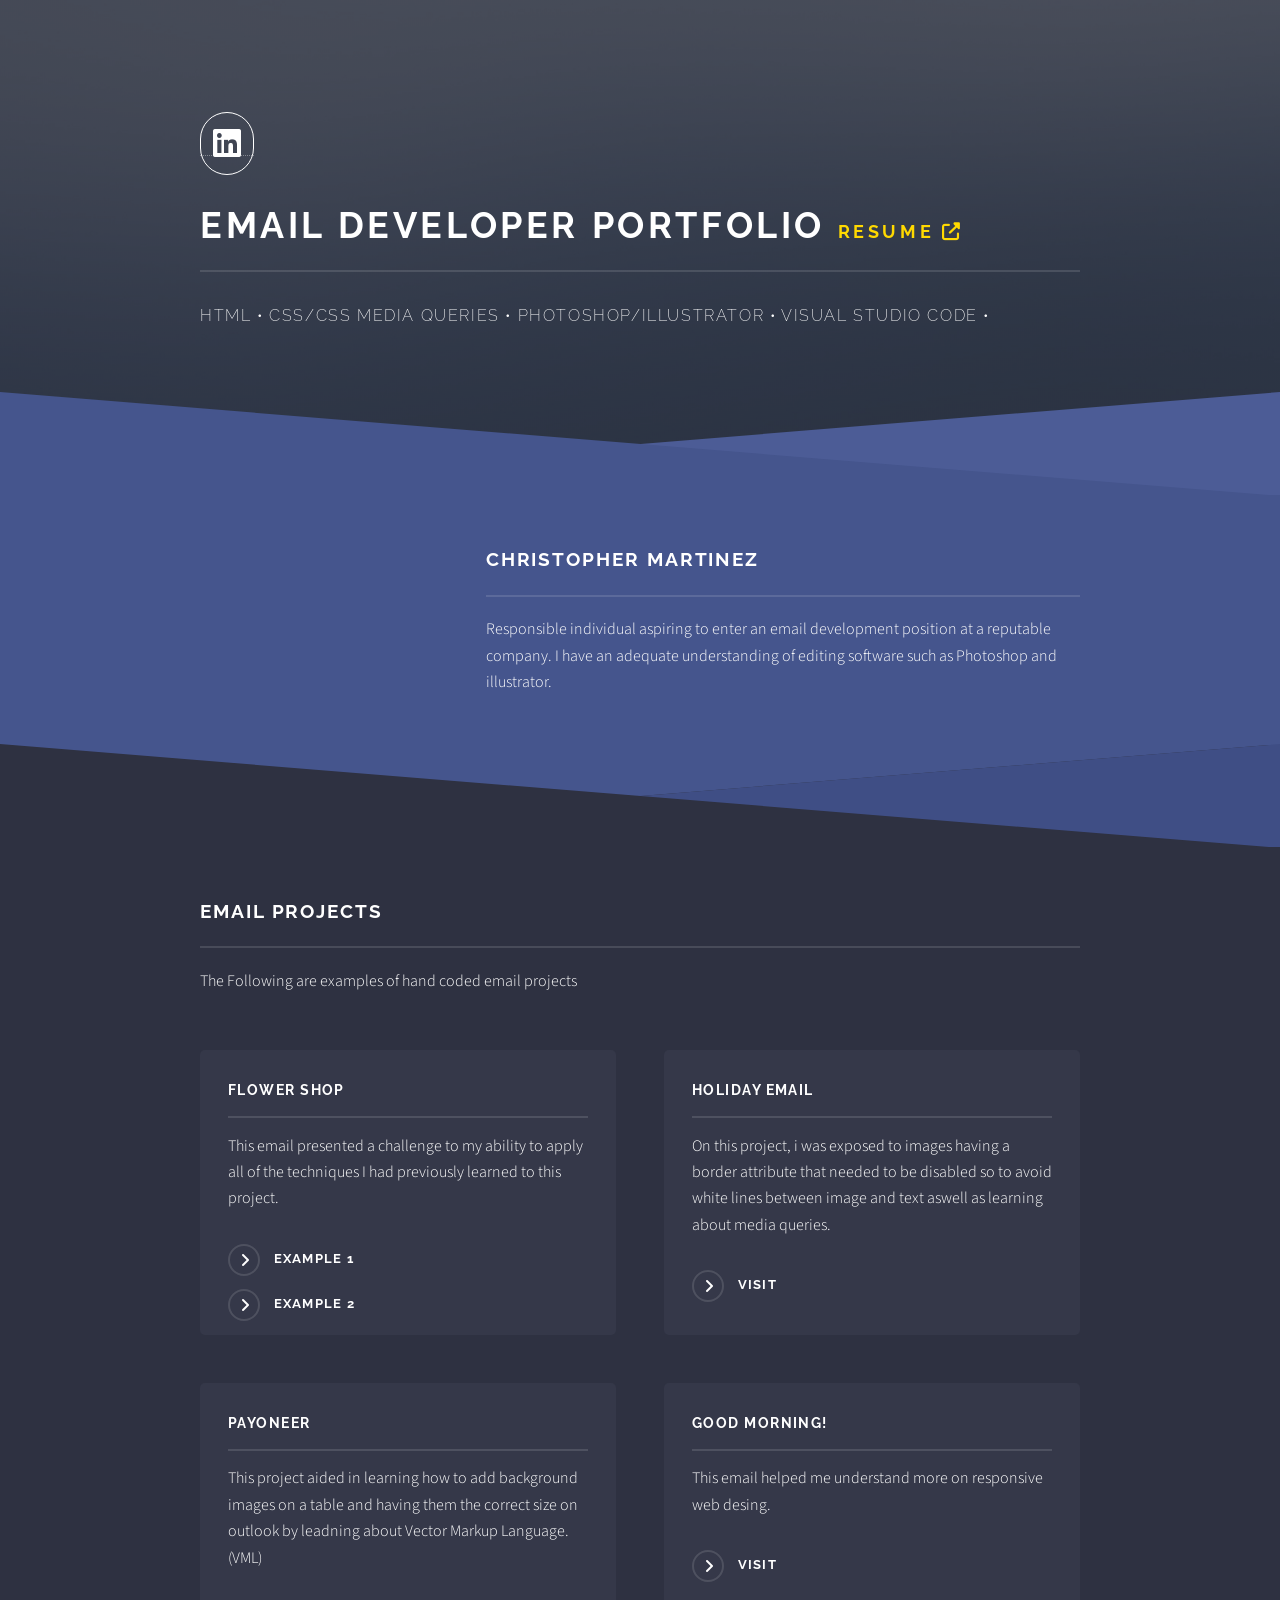
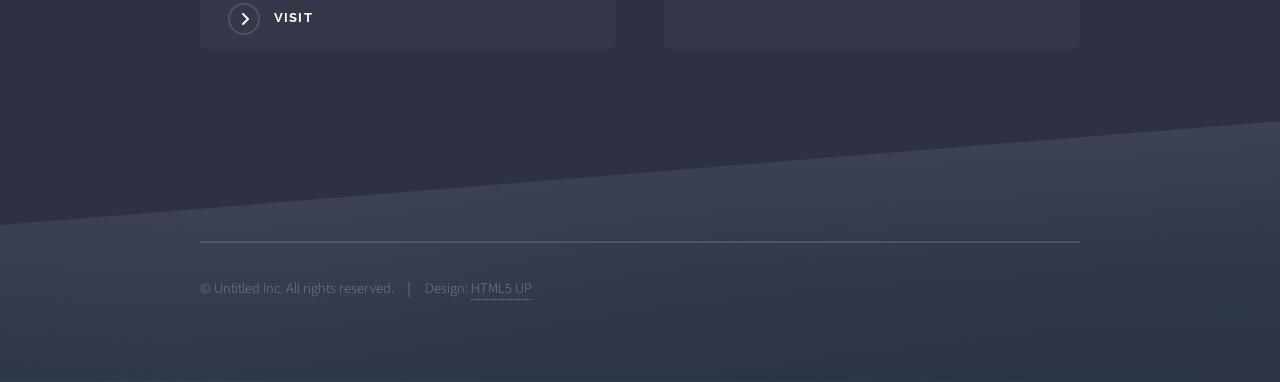
==== commit c219543e: "Add files via upload" ====
--- a/index.html
+++ b/index.html
@@ -66,6 +66,13 @@
 									<p>The Following are examples of hand coded email projects </p>
 									<section class="features">
 										<article>
+											<a target="_blank" href="https://us18.campaign-archive.com/?e=[UNIQID]&u=38c0268c63a0eb06c8ee17fc3&id=8e29d795ce" class="image"><img src="https://i.postimg.cc/d3nb4yV8/127-0-0-1-5500-LIVE-PORTAFOLIO-Flower-Project-First-page-Confirm-Email-FLOWERPROJECT-html-i-Pad-Pro.png" alt="" /></a>
+											<h3 class="major">Flower Shop</h3>
+											<p> This email presented a challenge to my ability to apply all of the techniques I had previously learned to this project.</p>
+											<a target="_blank" href="https://us18.campaign-archive.com/?e=[UNIQID]&u=38c0268c63a0eb06c8ee17fc3&id=8e29d795ce" class="special">Example 1</a>
+											<a target="_blank" href="https://us18.campaign-archive.com/?e=[UNIQID]&u=38c0268c63a0eb06c8ee17fc3&id=30fdcb0754" class="special">Example 2</a>
+										</article>
+										<article>
 											<a target="_blank" href="https://us10.campaign-archive.com/?e=__test_email__&u=88efed298bb356f9c5e1d006c&id=15571ef4eb" class="image"><img src="https://i.postimg.cc/gk1p7jG6/holiday-2.png" alt="" /></a>
 											<h3 class="major">Holiday Email</h3>
 											<p>On this project, i was exposed to images having a border attribute that needed to be disabled so to avoid white lines between image and text aswell as learning about media queries.</p>
@@ -83,12 +90,7 @@
 											<p>This email helped me understand more on responsive web desing.</p>
 											<a target="_blank" href="https://us10.campaign-archive.com/?e=__test_email__&u=88efed298bb356f9c5e1d006c&id=c68842d07c" class="special">Visit</a>
 										</article>
-										<article>
-											<a target="_blank" href="https://us18.campaign-archive.com/?e=[UNIQID]&u=38c0268c63a0eb06c8ee17fc3&id=8e29d795ce" class="image"><img src="https://i.postimg.cc/d3nb4yV8/127-0-0-1-5500-LIVE-PORTAFOLIO-Flower-Project-First-page-Confirm-Email-FLOWERPROJECT-html-i-Pad-Pro.png" alt="" /></a>
-											<h3 class="major">Flower Shop</h3>
-											<p> This email presented a challenge to my ability to apply all of the techniques I had previously learned to this project.</p>
-											<a target="_blank" href="https://us18.campaign-archive.com/?e=[UNIQID]&u=38c0268c63a0eb06c8ee17fc3&id=8e29d795ce" class="special">visit</a>
-										</article>
+										
 									</section>
 									
 									<!--<ul class="actions">
--- a/assets/css/main.css
+++ b/assets/css/main.css
@@ -193,7 +193,7 @@
 			font-size: 0.8em;
 			font-weight: 700;
 			letter-spacing: 0.1em;
-			margin: 0 0 2em 0;
+			margin: 0 0 1em 0;
 			text-transform: uppercase;
 		}
 
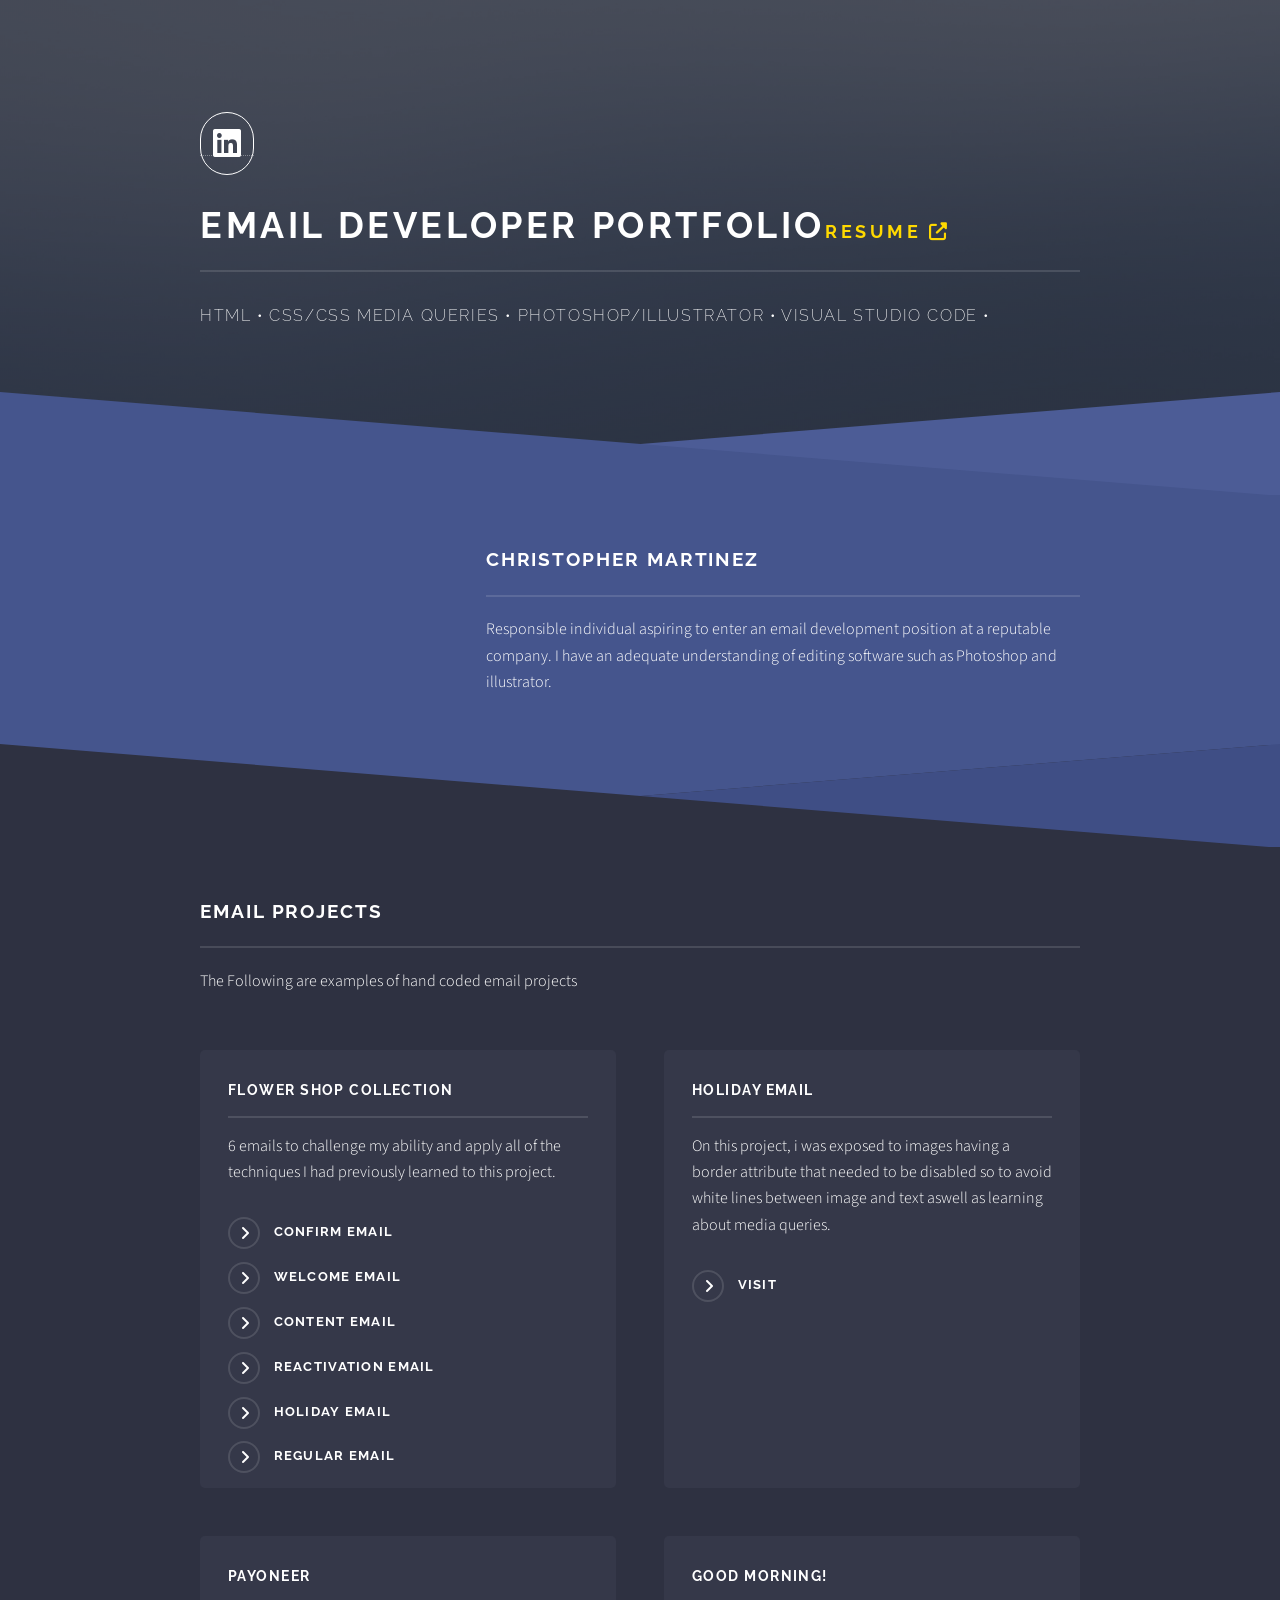
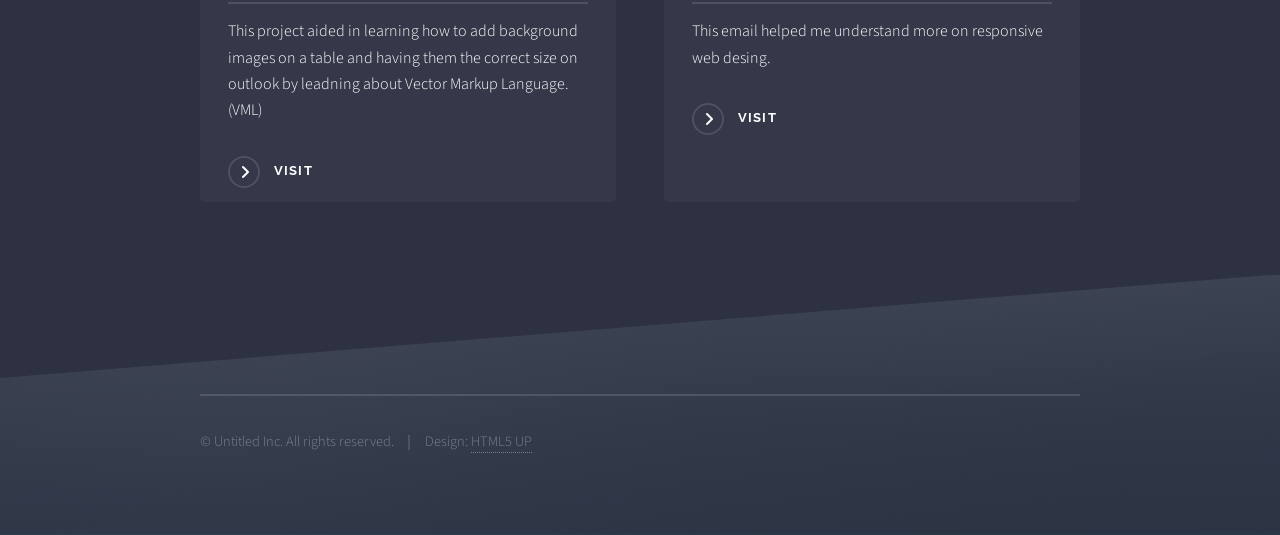
==== commit 5cb24c8b: "Add files via upload" ====
--- a/index.html
+++ b/index.html
@@ -26,7 +26,7 @@
 							<div class="logo">			
 								<a target="_blank" href="http://www.linkedin.com/in/mchristopher91"><span  class="fa-brands fa-linkedin fa-2xl icon_round"></span></a>		
 						</div>
-							<h2>Email Developer Portfolio  <a target="_blank" style="font-size: 18px;color:rgb(255, 217, 0);"href="https://mchristopher91.github.io/assets/Chris_Martinez_RES.docx">Resume <i class="fa-solid fa-up-right-from-square"></i></a></h2>
+							<h2>Email Developer Portfolio<a target="_blank" style="font-size: 18px;color:rgb(255, 217, 0);" href="https://mchristopher91.github.io/assets/Chris_Martinez_RES.docx">Resume <i class="fa-solid fa-up-right-from-square"></i></a></h2>
 							<p> HTML • CSS/CSS MEDIA QUERIES • PHOTOSHOP/Illustrator • VISUAL STUDIO CODE •  </p>
 						</div>
 					</section>
@@ -56,7 +56,7 @@
 						<!-- Three -->
 							<section id="three" class="wrapper spotlight style3">
 								
-								</div>
+
 							</section>
 
 						<!-- Four -->
@@ -67,10 +67,20 @@
 									<section class="features">
 										<article>
 											<a target="_blank" href="https://us18.campaign-archive.com/?e=[UNIQID]&u=38c0268c63a0eb06c8ee17fc3&id=8e29d795ce" class="image"><img src="https://i.postimg.cc/d3nb4yV8/127-0-0-1-5500-LIVE-PORTAFOLIO-Flower-Project-First-page-Confirm-Email-FLOWERPROJECT-html-i-Pad-Pro.png" alt="" /></a>
-											<h3 class="major">Flower Shop</h3>
-											<p> This email presented a challenge to my ability to apply all of the techniques I had previously learned to this project.</p>
-											<a target="_blank" href="https://us18.campaign-archive.com/?e=[UNIQID]&u=38c0268c63a0eb06c8ee17fc3&id=8e29d795ce" class="special">Example 1</a>
-											<a target="_blank" href="https://us18.campaign-archive.com/?e=[UNIQID]&u=38c0268c63a0eb06c8ee17fc3&id=30fdcb0754" class="special">Example 2</a>
+											<h3 class="major">Flower Shop Collection</h3>
+											<p> 6 emails to challenge my ability and apply all of the techniques I had previously learned to this project.</p>
+											<a target="_blank" href="https://us18.campaign-archive.com/?e=[UNIQID]&u=38c0268c63a0eb06c8ee17fc3&id=8e29d795ce" class="special">Confirm Email</a>
+											<a target="_blank" href="https://us18.campaign-archive.com/?e=[UNIQID]&u=38c0268c63a0eb06c8ee17fc3&id=30fdcb0754" class="special">Welcome Email</a>
+											<a target="_blank" href="https://mailchi.mp/3afbe7c24faf/chris-martinez-portfolio-email-11849004?e=[UNIQID]" class="special">Content Email</a>
+											<!----<a target="_blank" href="" class="special">Promo Email</a>----->
+											<a target="_blank" href="https://us18.campaign-archive.com/?e=[UNIQID]&u=38c0268c63a0eb06c8ee17fc3&id=1b165e9c3f" class="special">Reactivation Email</a>
+											<!----<a target="_blank" href="" class="special">Trigger Email</a>----->
+											<a target="_blank" href="https://us18.campaign-archive.com/?e=[UNIQID]&u=38c0268c63a0eb06c8ee17fc3&id=c45f47a3e5" class="special">Holiday Email</a>
+											<a target="_blank" href="https://us18.campaign-archive.com/?e=[UNIQID]&u=38c0268c63a0eb06c8ee17fc3&id=7773fc190a" class="special">Regular Email</a>
+											<!----<a target="_blank" href="" class="special">Tracking Email</a>----->
+											
+											
+											
 										</article>
 										<article>
 											<a target="_blank" href="https://us10.campaign-archive.com/?e=__test_email__&u=88efed298bb356f9c5e1d006c&id=15571ef4eb" class="image"><img src="https://i.postimg.cc/gk1p7jG6/holiday-2.png" alt="" /></a>
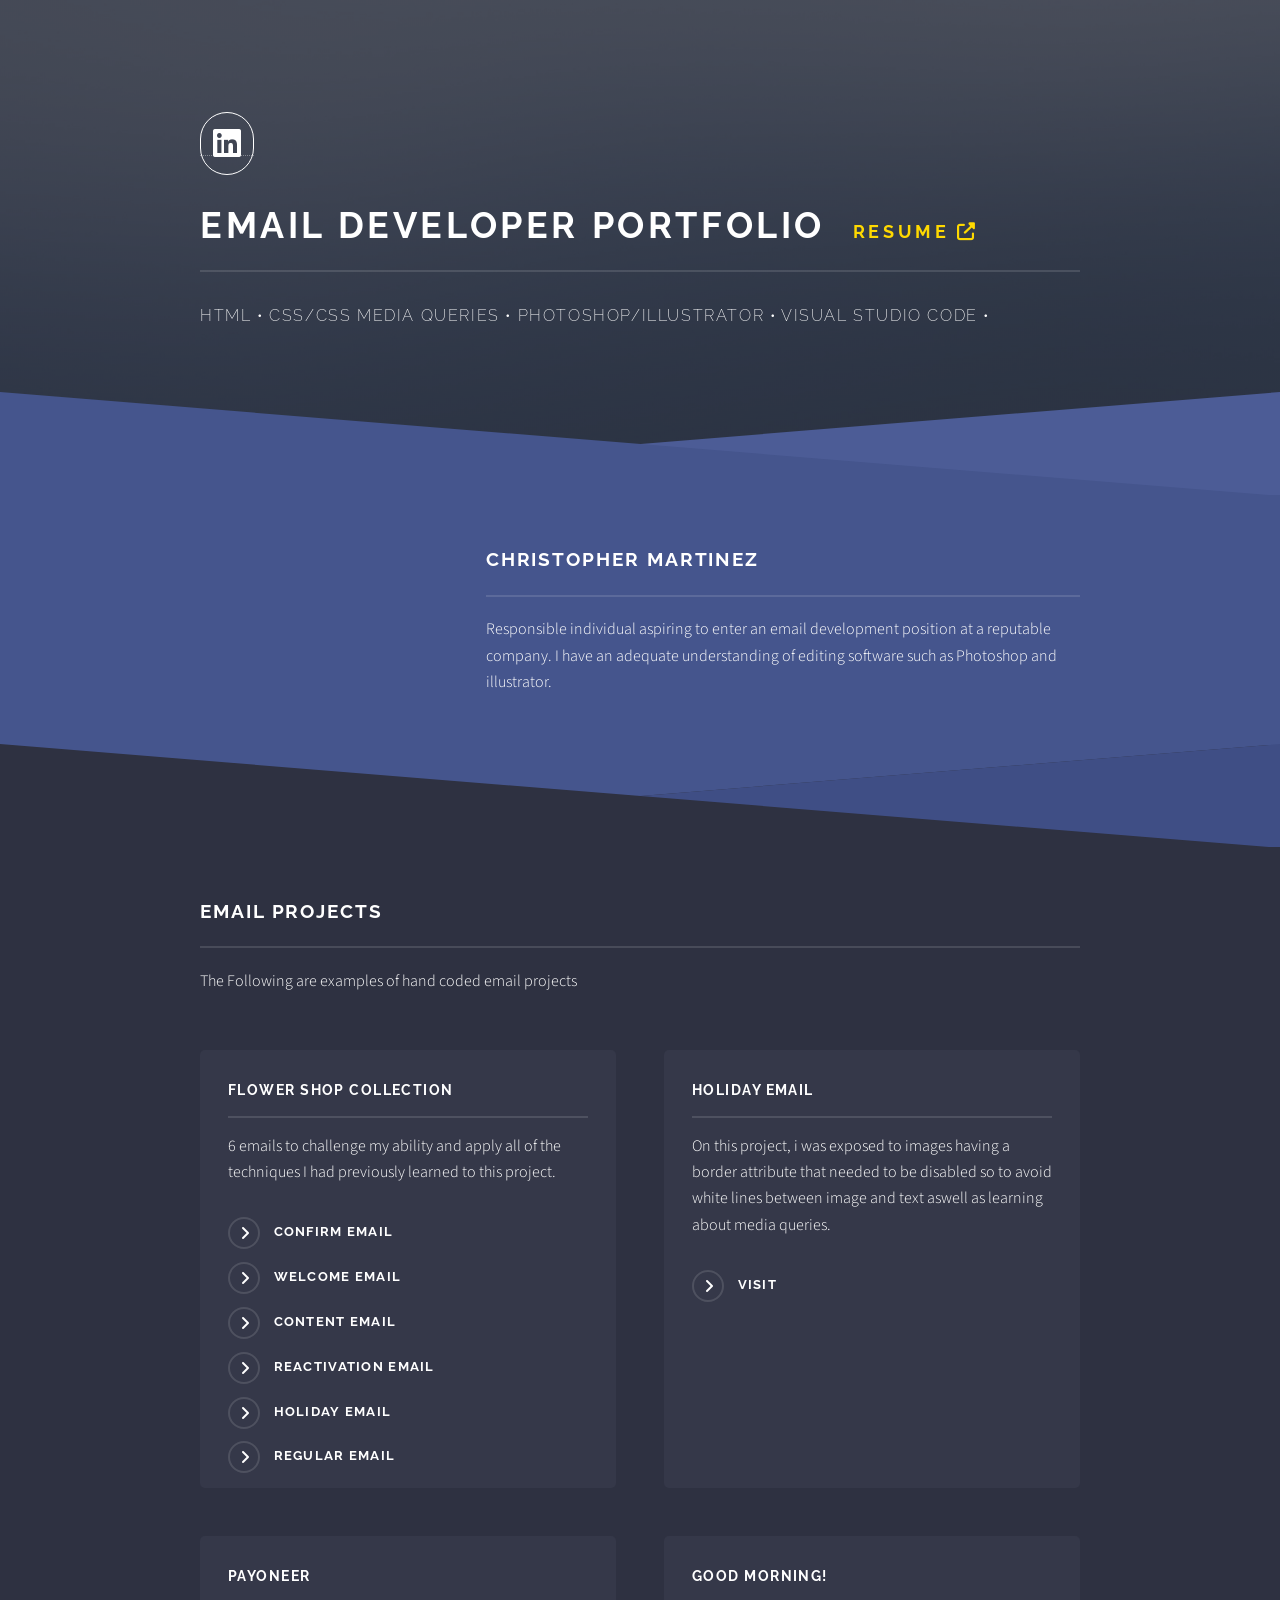
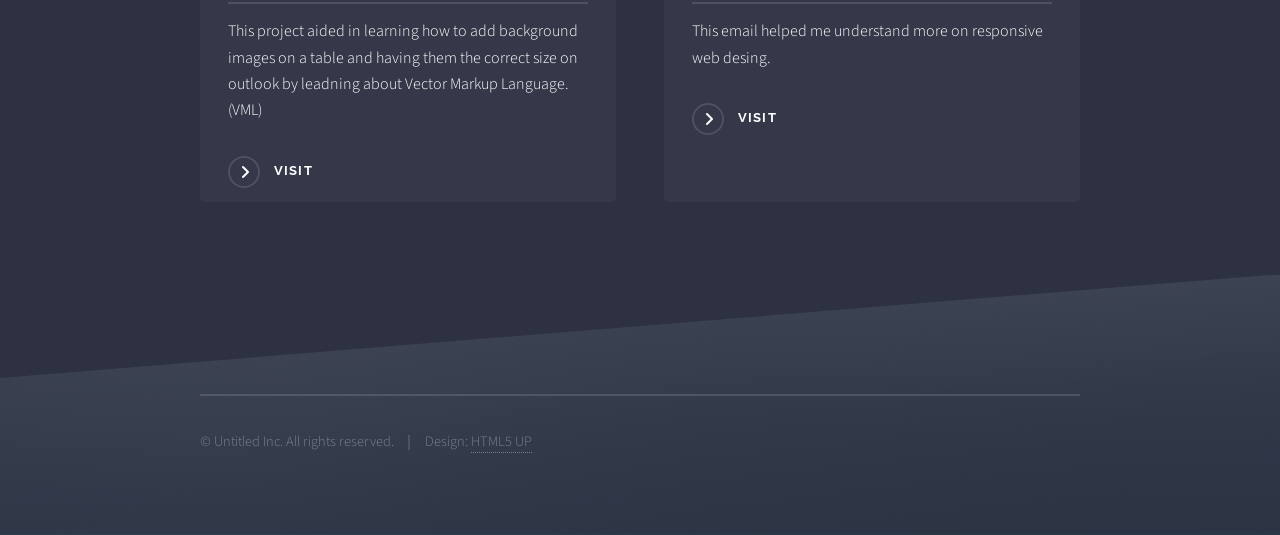
==== commit f2767d84: "Add files via upload" ====
--- a/index.html
+++ b/index.html
@@ -26,7 +26,7 @@
 							<div class="logo">			
 								<a target="_blank" href="http://www.linkedin.com/in/mchristopher91"><span  class="fa-brands fa-linkedin fa-2xl icon_round"></span></a>		
 						</div>
-							<h2>Email Developer Portfolio<a target="_blank" style="font-size: 18px;color:rgb(255, 217, 0);" href="https://mchristopher91.github.io/assets/Chris_Martinez_RES.docx">Resume <i class="fa-solid fa-up-right-from-square"></i></a></h2>
+							<h2>Email Developer Portfolio <a target="_blank" style="font-size: 18px;color:rgb(255, 217, 0);" href="https://mchristopher91.github.io/assets/Chris_Martinez_RES.docx">&nbsp Resume <i class="fa-solid fa-up-right-from-square"></i></a></h2>
 							<p> HTML • CSS/CSS MEDIA QUERIES • PHOTOSHOP/Illustrator • VISUAL STUDIO CODE •  </p>
 						</div>
 					</section>
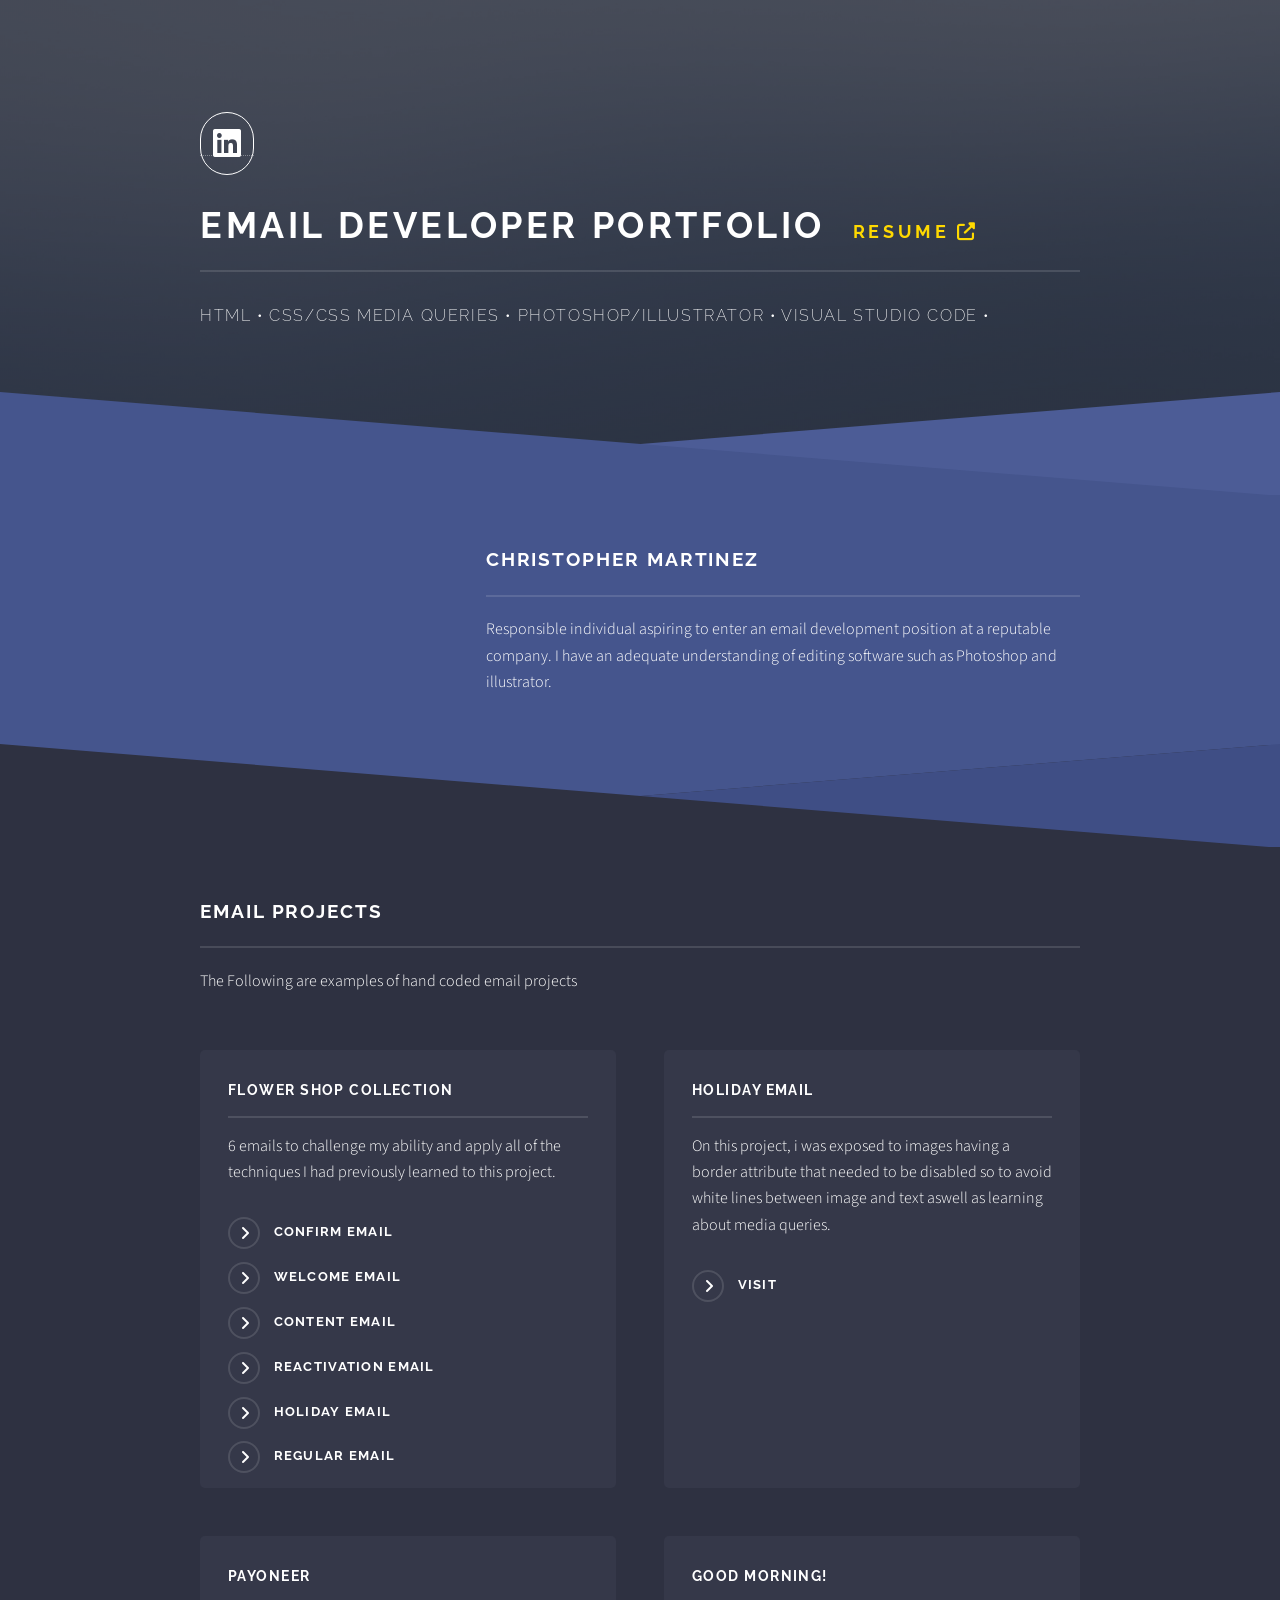
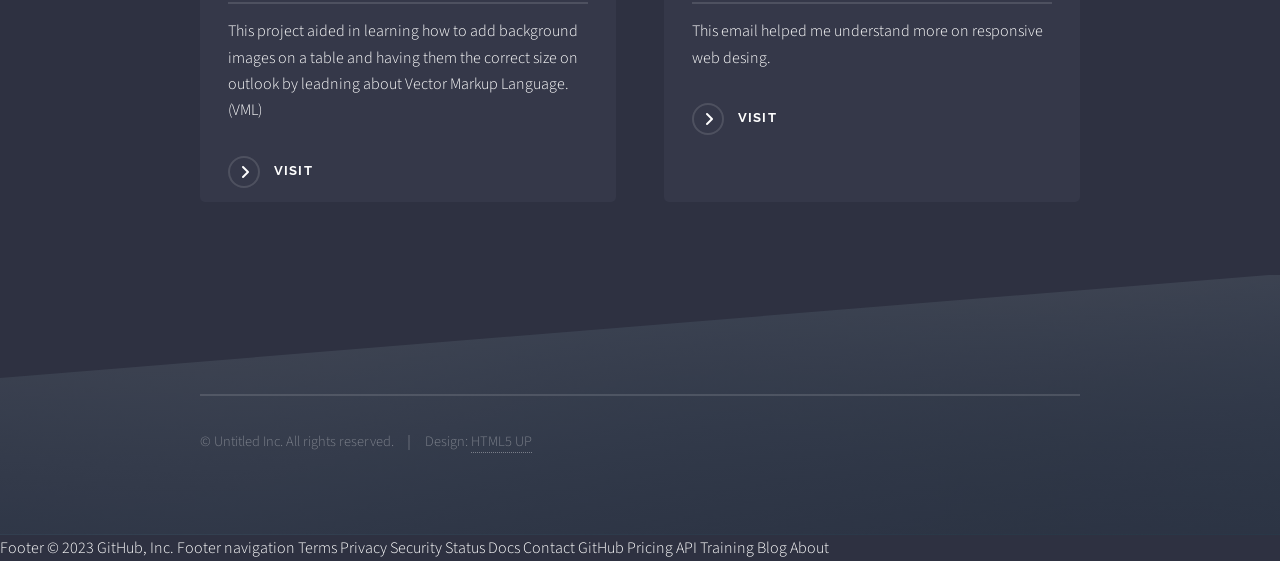
==== commit 947d31cf: "Add files via upload" ====
--- a/index.html
+++ b/index.html
@@ -132,4 +132,18 @@
 			<script src="assets/js/main.js"></script>
 
 	</body>
-</html>+</html>
+Footer
+© 2023 GitHub, Inc.
+Footer navigation
+Terms
+Privacy
+Security
+Status
+Docs
+Contact GitHub
+Pricing
+API
+Training
+Blog
+About
--- a/assets/css/main.css
+++ b/assets/css/main.css
@@ -3274,7 +3274,7 @@
 /* Banner */
 
 	#banner {
-		padding: 5em 0 4.75em 0 ;
+		padding: 5em 0 0 0 ;
 	}
 
 		#banner .inner {
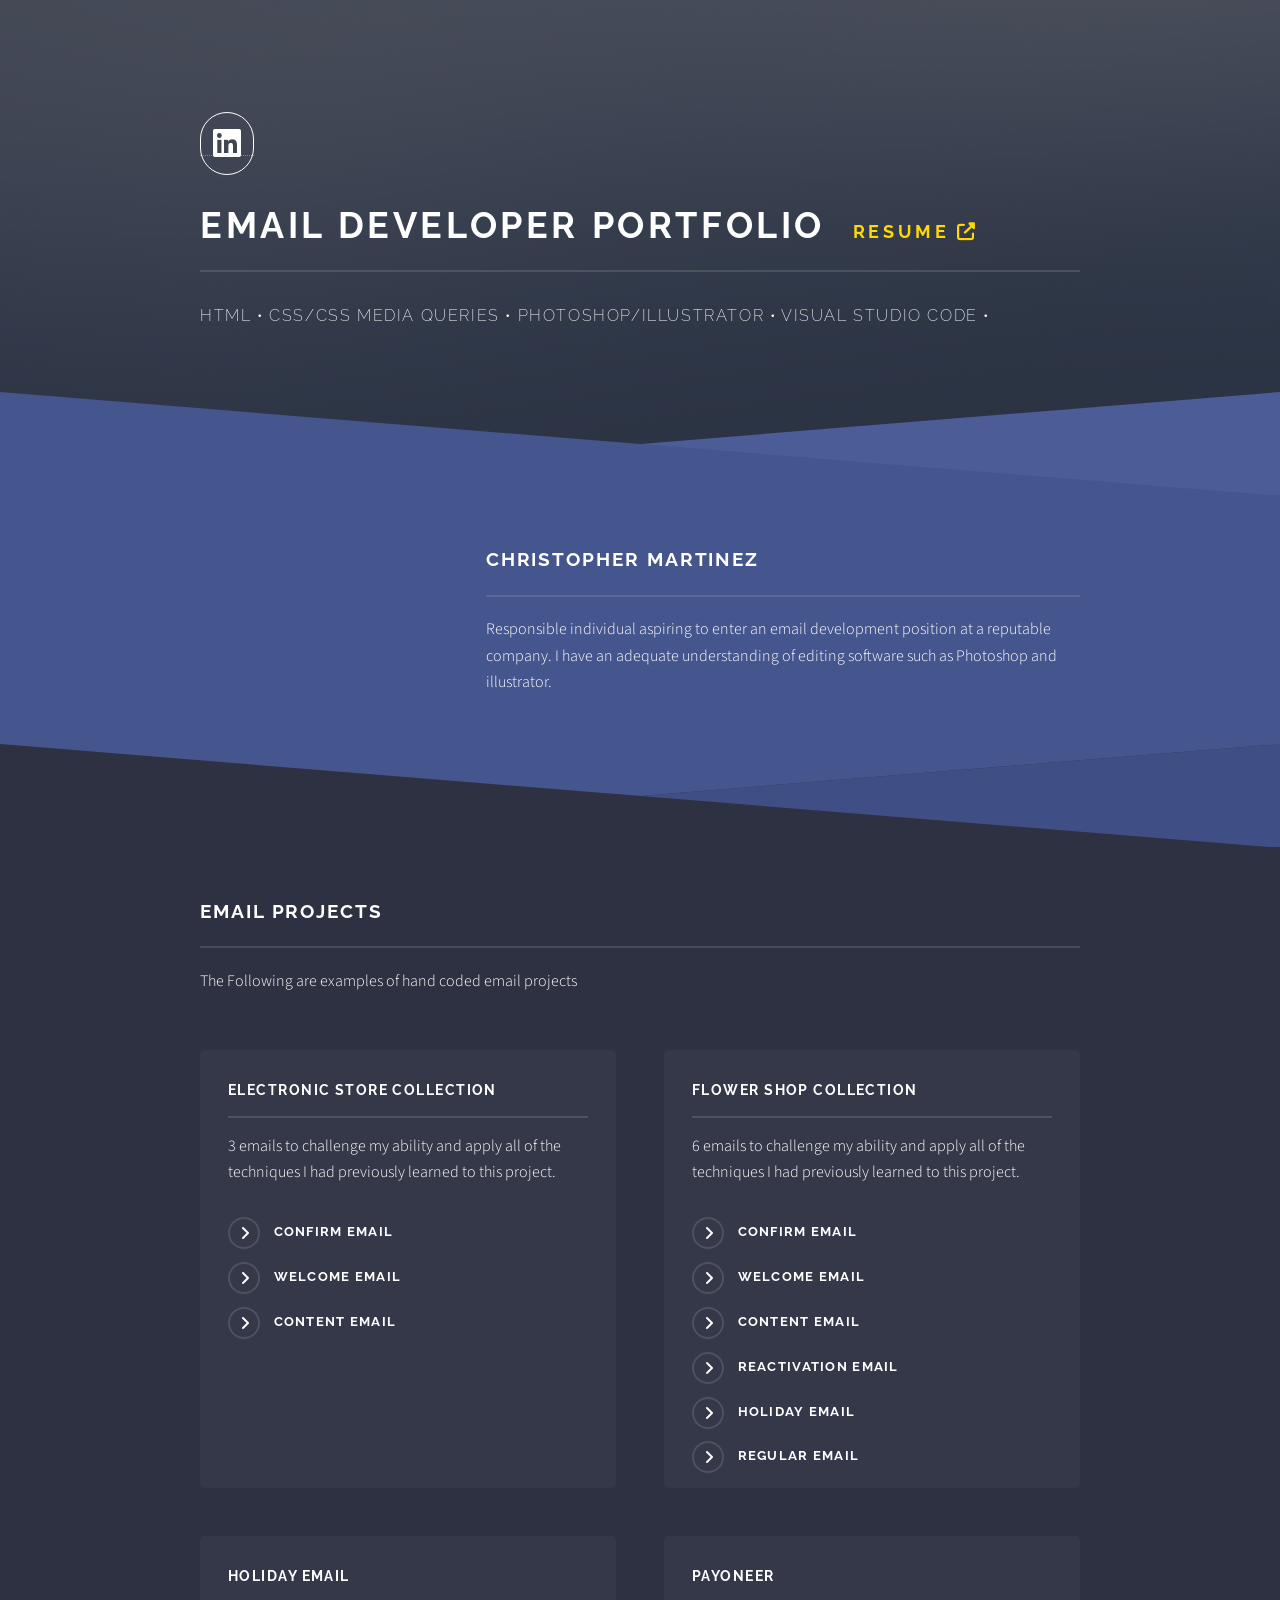
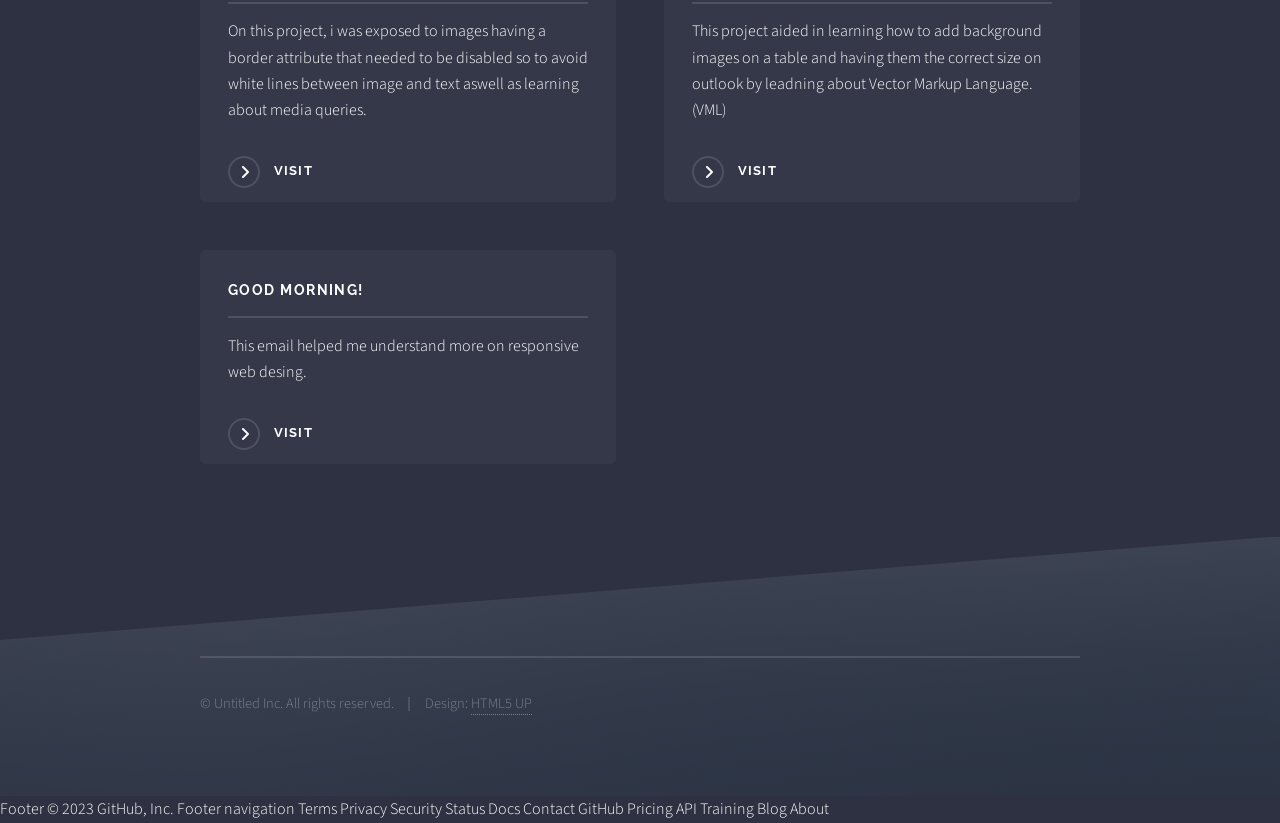
==== commit 7c3a2439: "Add files via upload" ====
--- a/index.html
+++ b/index.html
@@ -65,6 +65,14 @@
 									<h2 class="major">Email Projects</h2>
 									<p>The Following are examples of hand coded email projects </p>
 									<section class="features">
+										<article>
+											<a target="_blank" href="https://us18.campaign-archive.com/?e=[UNIQID]&u=38c0268c63a0eb06c8ee17fc3&id=9b1f9719b0" class="image"><img src="https://i.postimg.cc/445T4rhc/electronic-store.png" alt="" /></a>
+											<h3 class="major">Electronic Store Collection</h3>
+											<p> 3 emails to challenge my ability and apply all of the techniques I had previously learned to this project.</p>
+											<a target="_blank" href="https://us18.campaign-archive.com/?e=[UNIQID]&u=38c0268c63a0eb06c8ee17fc3&id=2bc19d370e" class="special">Confirm Email</a>
+											<a target="_blank" href="https://us18.campaign-archive.com/?e=[UNIQID]&u=38c0268c63a0eb06c8ee17fc3&id=9b1f9719b0" class="special">Welcome Email</a>
+											<a target="_blank" href="https://us18.campaign-archive.com/?e=[UNIQID]&u=38c0268c63a0eb06c8ee17fc3&id=038f17f51b" class="special">Content Email</a>
+										</article>
 										<article>
 											<a target="_blank" href="https://us18.campaign-archive.com/?e=[UNIQID]&u=38c0268c63a0eb06c8ee17fc3&id=8e29d795ce" class="image"><img src="https://i.postimg.cc/d3nb4yV8/127-0-0-1-5500-LIVE-PORTAFOLIO-Flower-Project-First-page-Confirm-Email-FLOWERPROJECT-html-i-Pad-Pro.png" alt="" /></a>
 											<h3 class="major">Flower Shop Collection</h3>
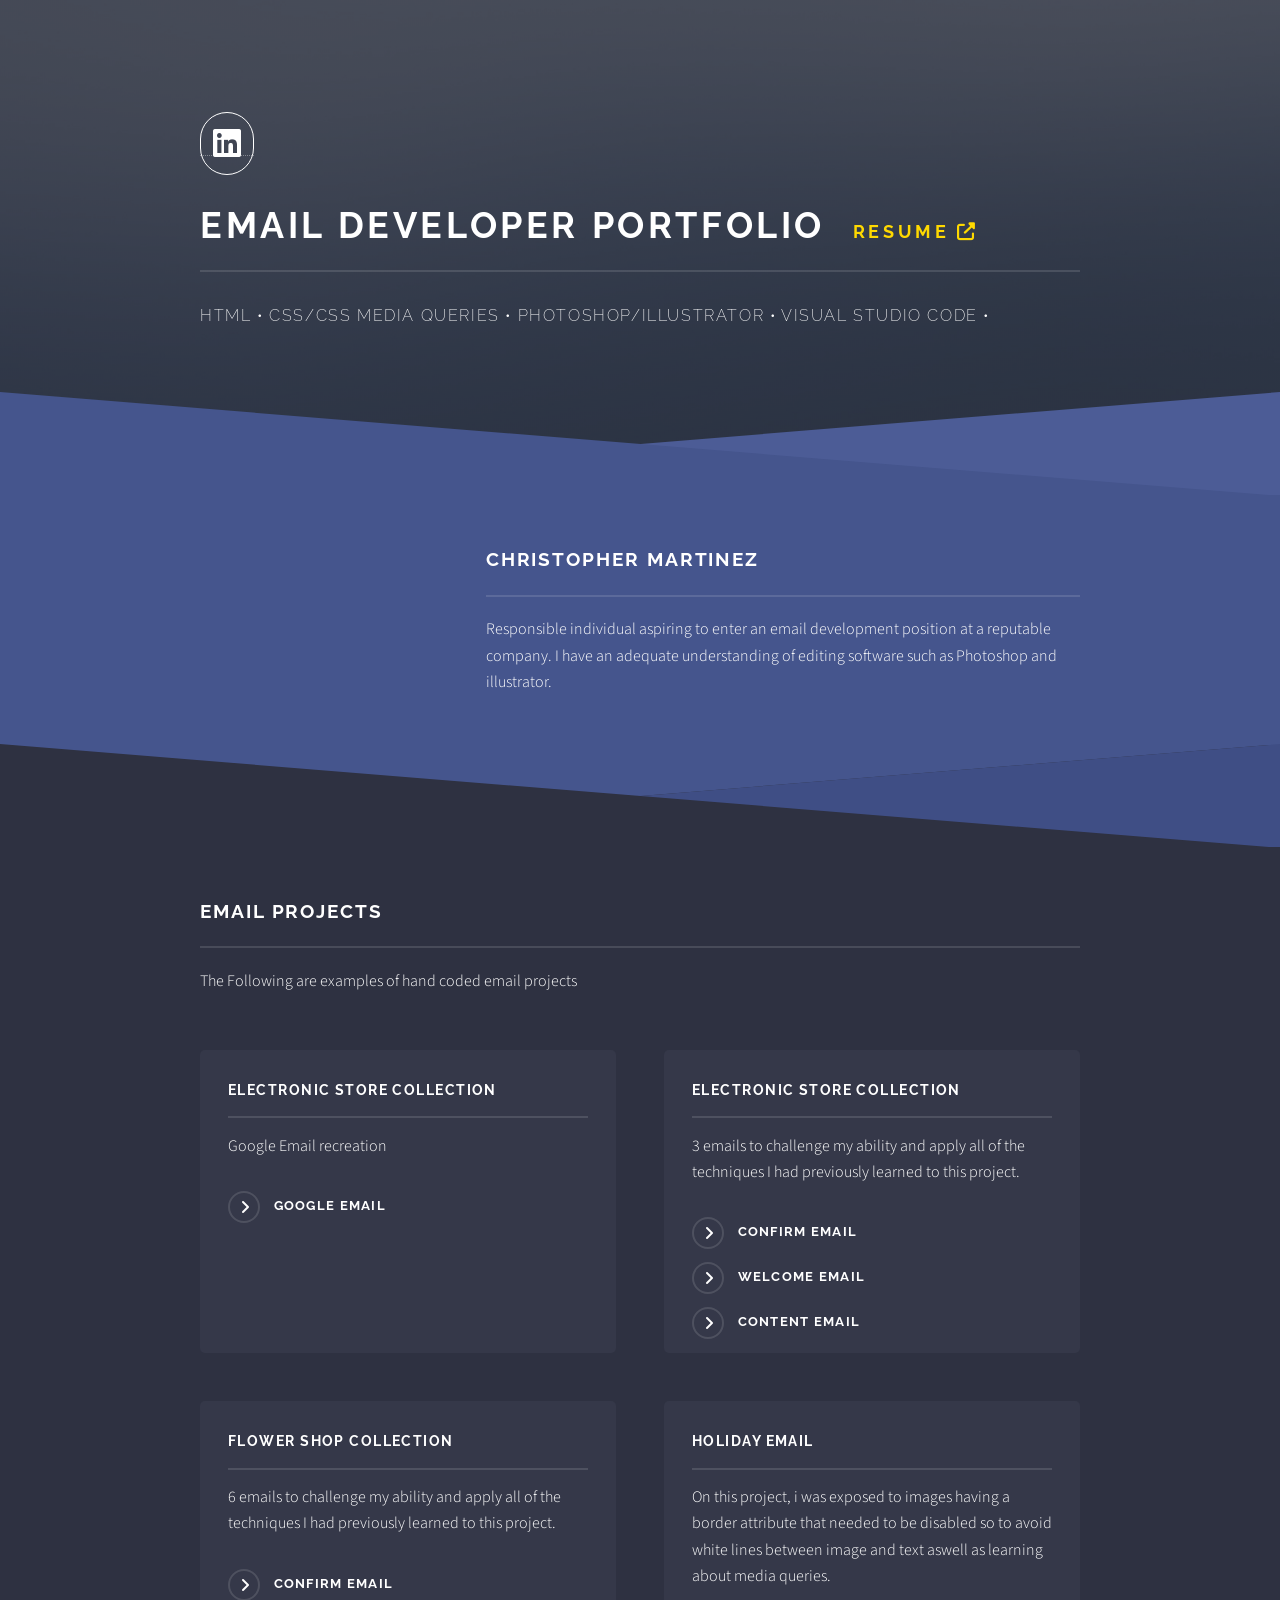
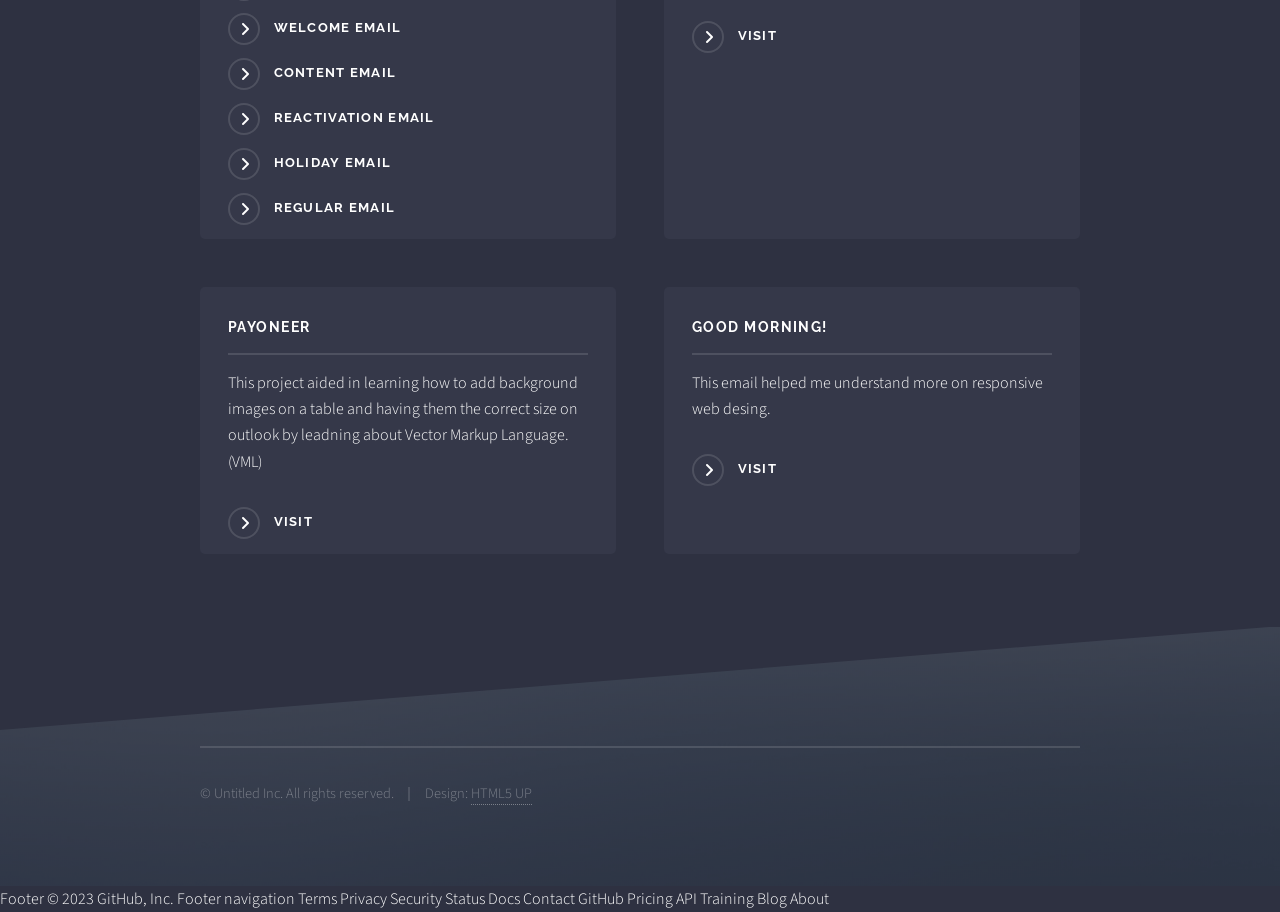
==== commit ddfa9b76: "Add files via upload" ====
--- a/index.html
+++ b/index.html
@@ -65,6 +65,14 @@
 									<h2 class="major">Email Projects</h2>
 									<p>The Following are examples of hand coded email projects </p>
 									<section class="features">
+										<article>
+											<a target="_blank" href="https://us18.campaign-archive.com/?e=[UNIQID]&u=38c0268c63a0eb06c8ee17fc3&id=ea017850be" class="image"><img src="https://i.postimg.cc/YSnXmMsb/preview.png" alt="" /></a>
+											<h3 class="major">Electronic Store Collection</h3>
+											<p> Google Email recreation</p>
+											<a target="_blank" href="https://us18.campaign-archive.com/?e=[UNIQID]&u=38c0268c63a0eb06c8ee17fc3&id=ea017850be" class="special">Google Email</a>
+											
+											
+										</article>
 										<article>
 											<a target="_blank" href="https://us18.campaign-archive.com/?e=[UNIQID]&u=38c0268c63a0eb06c8ee17fc3&id=9b1f9719b0" class="image"><img src="https://i.postimg.cc/445T4rhc/electronic-store.png" alt="" /></a>
 											<h3 class="major">Electronic Store Collection</h3>
